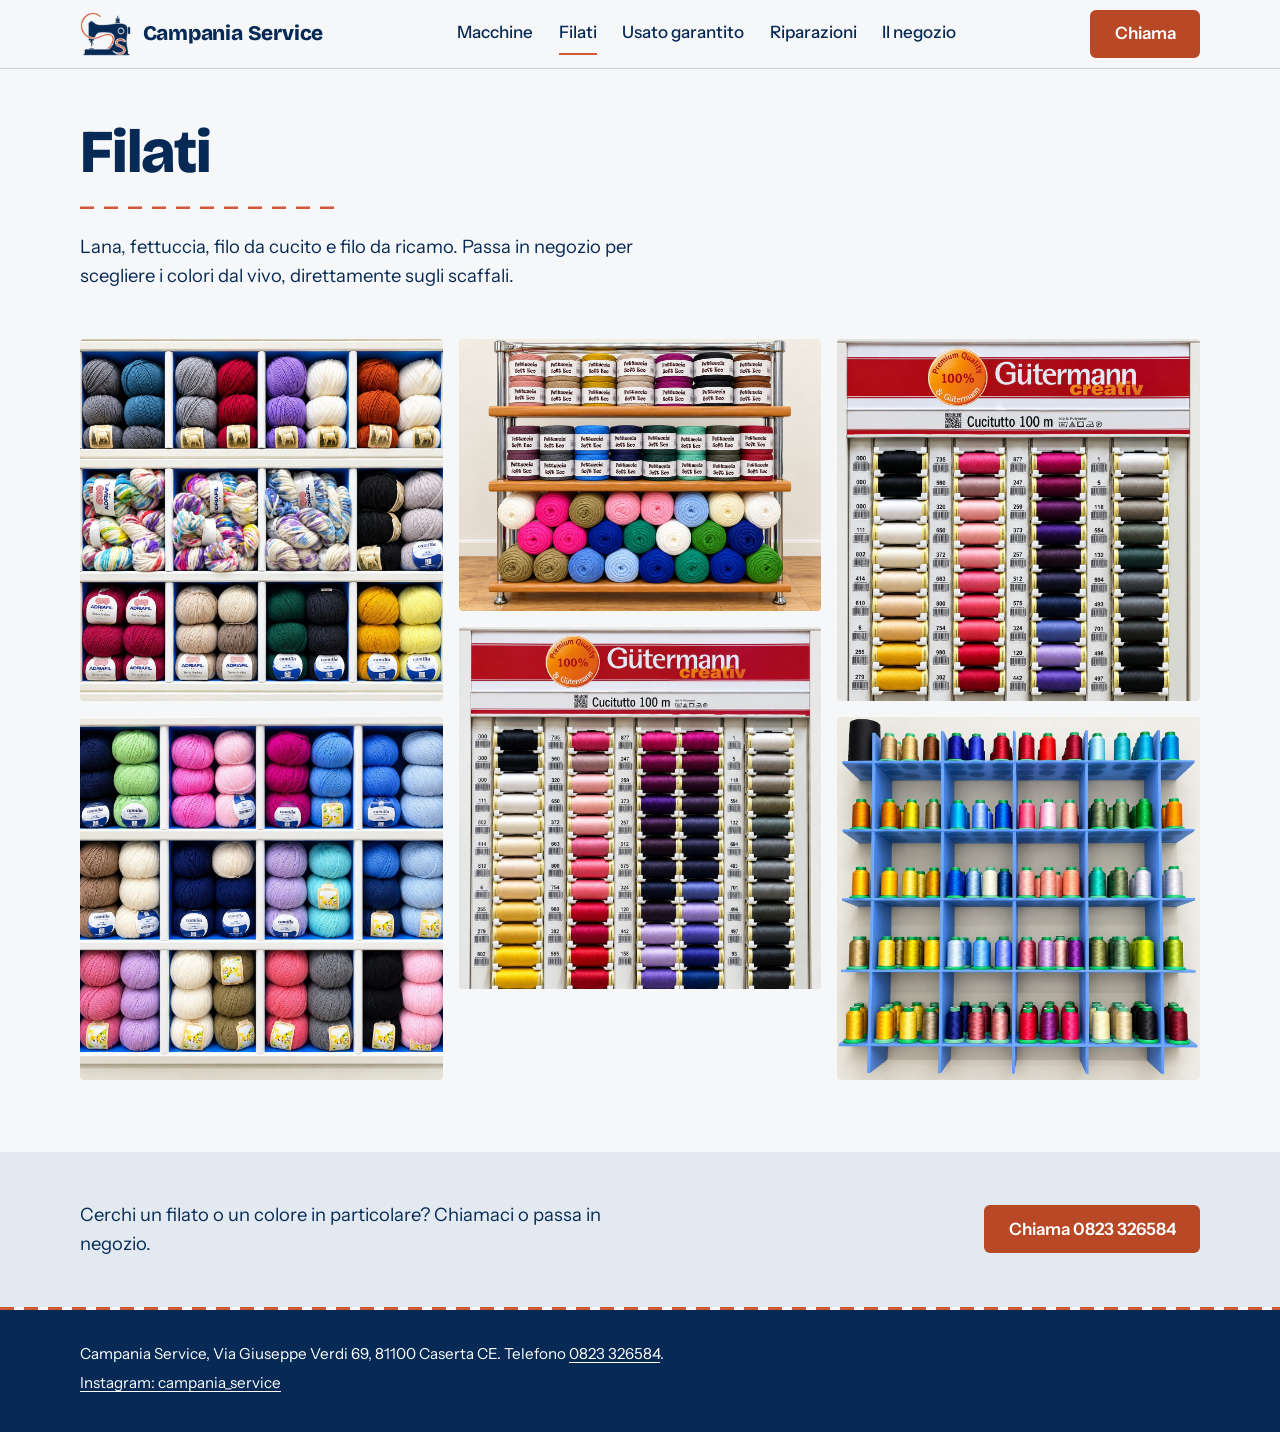
==== filati.html @ 892f2e1d "Add files via upload" ====
<!DOCTYPE html>
<html lang="it">
<head>
<meta charset="utf-8">
<meta name="viewport" content="width=device-width, initial-scale=1">
<title>Filati | Campania Service Caserta</title>
<meta name="description" content="Filati in vendita da Campania Service a Caserta, in Via Giuseppe Verdi 69. Passa in negozio per sceglierli dal vivo.">
<meta name="theme-color" content="#062A55">
<link rel="icon" type="image/png" href="images/favicon.png">
<link rel="apple-touch-icon" href="images/apple-touch-icon.png">
<link rel="preconnect" href="https://fonts.googleapis.com">
<link rel="preconnect" href="https://fonts.gstatic.com" crossorigin>
<link href="https://fonts.googleapis.com/css2?family=Bricolage+Grotesque:opsz,wght@12..96,600;12..96,800&family=Instrument+Sans:wght@400;500;600&display=swap" rel="stylesheet">
<link rel="stylesheet" href="style.css">
</head>

<body>
<a class="skip" href="#contenuto">Vai al contenuto</a>

<header>
  <div class="wrap bar">
    <a class="brand" href="index.html"><img class="brand-mark" src="images/logo-simbolo-header.png" alt="" width="140" height="120"><span>Campania Service</span></a>
    <nav aria-label="Menu principale">
      <a href="macchine.html">Macchine</a>
      <a href="filati.html" aria-current="page">Filati</a>
      <a href="usato-garantito.html">Usato garantito</a>
      <a href="riparazioni.html">Riparazioni</a>
      <a href="il-negozio.html">Il negozio</a>
    </nav>
    <a class="btn primary" href="tel:+390823326584">Chiama</a>
  </div>
</header>

<main id="contenuto">

  <section class="wrap page-title">
    <h1>Filati</h1>
    <div class="stitch draw" aria-hidden="true"></div>
    <p>Lana, fettuccia, filo da cucito e filo da ricamo. Passa in negozio per scegliere i colori dal vivo, direttamente sugli scaffali.</p>
  </section>

  <section class="wrap gallery-sec">
    <div class="gal natural">
      <button type="button" class="frame"><img src="images/filati-1.jpg" alt="Gomitoli di lana di tanti colori sugli scaffali del negozio" width="1254" height="1254" loading="lazy"></button>
      <button type="button" class="frame"><img src="images/filati-2.jpg" alt="Gomitoli di cotone in tanti colori negli scaffali" width="1254" height="1254" loading="lazy"></button>
      <button type="button" class="frame"><img src="images/filati-3.jpg" alt="Matasse di fettuccia in tanti colori su uno scaffale" width="1400" height="1050" loading="lazy"></button>
      <button type="button" class="frame"><img src="images/filati-4.jpg" alt="Espositore di rocchetti di filo da cucito Gütermann" width="1254" height="1254" loading="lazy"></button>
      <button type="button" class="frame"><img src="images/filati-5.jpg" alt="Espositore di rocchetti Gütermann in colori diversi" width="1254" height="1254" loading="lazy"></button>
      <button type="button" class="frame"><img src="images/filati-6.jpg" alt="Coni di filo da ricamo in tanti colori su una libreria blu" width="1254" height="1254" loading="lazy"></button>
    </div>
  </section>

  <section class="band">
    <div class="wrap">
      <p>Cerchi un filato o un colore in particolare? Chiamaci o passa in negozio.</p>
      <a class="btn primary" href="tel:+390823326584">Chiama 0823 326584</a>
    </div>
  </section>

</main>

<dialog id="lightbox" aria-label="Foto ingrandita">
  <button type="button" class="x">Chiudi</button>
  <img alt="">
</dialog>

<div class="stitch" aria-hidden="true"></div>
<footer>
  <div class="wrap">
    <p>Campania Service, Via Giuseppe Verdi 69, 81100 Caserta CE. Telefono <a href="tel:+390823326584">0823 326584</a>.</p>
    <p><a href="https://instagram.com/campania_service" target="_blank" rel="noopener">Instagram: campania_service</a></p>
  </div>
</footer>

<script src="script.js"></script>
</body>
</html>
---- style.css ----
:root{
  --ink:#062A55; --paper:#F6F7F9; --mist:#E3E9F1; --denim:#3E5C86; --thread:#CF5936; --thread-strong:#B84826;
  --line:rgba(6,42,85,.18);
  --display:"Bricolage Grotesque","Arial Narrow",system-ui,sans-serif;
  --body:"Instrument Sans",system-ui,-apple-system,"Segoe UI",sans-serif;
}
*{box-sizing:border-box}
[hidden]{display:none!important}
html{scroll-behavior:smooth}
body{margin:0;background:var(--paper);color:var(--ink);font:400 1.0625rem/1.6 var(--body)}
img{display:block;max-width:100%}
a{color:inherit}
h1,h2,h3{font-family:var(--display);font-weight:800;line-height:1.05;letter-spacing:-.02em;margin:0}
p{margin:0 0 1rem}
.wrap{width:min(1120px,100% - 2.5rem);margin-inline:auto}
.sr{position:absolute;width:1px;height:1px;overflow:hidden;clip:rect(0 0 0 0);white-space:nowrap}
:focus-visible{outline:3px solid var(--thread);outline-offset:3px}
.skip{position:absolute;left:1rem;top:-4rem;background:var(--ink);color:#fff;padding:.6rem 1rem;z-index:20}
.skip:focus{top:1rem}

/* punto cucito: motivo ricorrente */
.stitch{height:3px;background:repeating-linear-gradient(90deg,var(--thread) 0 14px,transparent 14px 24px)}
.draw{clip-path:inset(0 100% 0 0);animation:draw 1.2s .25s ease-out forwards}
@keyframes draw{to{clip-path:inset(0 0 0 0)}}

/* header e menu */
header{position:sticky;top:0;z-index:10;background:rgba(246,247,249,.95);backdrop-filter:blur(6px);border-bottom:1px solid var(--line)}
.bar{display:flex;align-items:center;justify-content:space-between;gap:1rem;min-height:68px}
.brand{display:inline-flex;align-items:center;gap:.7rem;font-family:var(--display);font-weight:800;font-size:1.3rem;letter-spacing:-.01em;text-decoration:none}
.brand-mark{height:44px;width:auto}
nav{display:flex;gap:1.6rem;font-weight:500}
nav a{text-decoration:none;padding:.4rem 0;border-bottom:2px solid transparent}
nav a:hover,nav a[aria-current="page"]{border-color:var(--thread)}

/* bottoni */
.btn{display:inline-flex;align-items:center;justify-content:center;min-height:48px;padding:0 1.4rem;border-radius:6px;font-weight:600;text-decoration:none;border:2px solid var(--ink);background:transparent;color:inherit;transition:background .15s,color .15s}
.btn:hover{background:var(--ink);color:#fff}
.btn.primary{background:var(--thread-strong);border-color:var(--thread-strong);color:#fff}
.btn.primary:hover{background:#8F3319;border-color:#8F3319}
.dark .btn{border-color:#fff}
.dark .btn:hover{background:#fff;color:var(--ink)}
.dark .btn.primary{background:var(--thread-strong);border-color:var(--thread-strong);color:#fff}
.dark .btn.primary:hover{background:#fff;border-color:#fff;color:var(--ink)}
.btns{display:flex;flex-wrap:wrap;gap:.8rem}

/* cornici foto */
.frame{position:relative;display:block;width:100%;aspect-ratio:4/3;overflow:hidden;background:var(--mist);border-radius:4px}
.frame img{position:absolute;inset:0;width:100%;height:100%;object-fit:cover}
button.frame{border:0;padding:0;cursor:zoom-in;font:inherit}
.dark .frame{background:#123A66}

/* titolo di pagina */
.page-title{padding:3.2rem 0 2rem}
.page-title h1{font-size:clamp(2.3rem,5.2vw,3.8rem)}
.page-title .stitch{width:min(260px,60%);margin:1.4rem 0}
.page-title p{max-width:38rem;font-size:1.15rem}

/* gallerie */
.gal{display:grid;grid-template-columns:repeat(auto-fill,minmax(280px,1fr));gap:1rem}
.gal.two{grid-template-columns:repeat(2,1fr)}
.gallery-sec{padding:0 0 4.5rem}
.dark{background:var(--ink);color:#fff}
.dark .page-title{padding-top:3.2rem}
.dark .gallery-sec{padding-bottom:4.5rem}

/* fascia con invito all'azione */
.band{background:var(--mist);padding:3rem 0}
.band .wrap{display:flex;flex-wrap:wrap;align-items:center;justify-content:space-between;gap:1.5rem 3rem}
.band p{max-width:36rem;margin:0;font-size:1.15rem}

/* home */
.hero{padding:3.2rem 0 4.5rem}
.hero .wrap{display:grid;grid-template-columns:1.05fr .95fr;gap:3.5rem;align-items:center}
.hero h1{font-size:clamp(2.5rem,5.6vw,4.5rem)}
.hero .stitch{width:min(260px,60%);margin:1.5rem 0}
.hero p.lead{font-size:1.2rem;max-width:34rem}
.hero .frame{outline:2px dashed var(--thread);outline-offset:10px;aspect-ratio:3/4;max-width:440px;justify-self:end}
.status{display:inline-flex;align-items:center;gap:.6rem;padding:.4rem .95rem;border-radius:999px;background:var(--mist);font-weight:600;font-size:.95rem;margin-bottom:1.6rem}
.status::before{content:"";width:.7rem;height:.7rem;border-radius:50%;background:var(--denim)}
.status[data-state="open"]::before{background:#1E7F4F}
.status[data-state="closed"]::before{background:var(--thread)}
.home-sec{padding:4.5rem 0}
.home-sec h2{font-size:clamp(1.9rem,3.6vw,2.7rem);margin-bottom:2rem}
.tiles{display:grid;grid-template-columns:repeat(2,1fr);gap:2.2rem 1.5rem}
.tile{display:block;text-decoration:none}
.tile h3{font-size:1.6rem;margin:1rem 0 .4rem}
.tile p{margin:0;max-width:30rem}
.tile:hover h3{text-decoration:underline;text-decoration-color:var(--thread);text-decoration-thickness:3px;text-underline-offset:5px}

/* testo semplice (riparazioni) */
.text-sec{padding:0 0 4.5rem}
.facts{max-width:38rem;margin:0 0 2rem;padding:0;list-style:none;border-top:1px dashed var(--line)}
.facts li{padding:.8rem 0;border-bottom:1px dashed var(--line)}

/* contatti */
.contact{display:grid;grid-template-columns:1fr 1fr;gap:3rem;align-items:start;padding:3.5rem 0 4.5rem}
.contact h2{font-size:clamp(1.9rem,3.6vw,2.5rem);margin-bottom:1.2rem}
address{font-style:normal;margin-bottom:1.2rem}
.hours{border-collapse:collapse;width:100%;max-width:26rem;margin-bottom:1.6rem}
.hours th,.hours td{text-align:left;padding:.55rem 0;border-bottom:1px dashed var(--line);font-weight:400;vertical-align:top}
.hours th{width:7.5rem}
.hours tr.today th,.hours tr.today td{font-weight:600}
.map{width:100%;height:100%;min-height:340px;border:0;border-radius:4px;background:var(--mist)}

footer{background:var(--ink);color:#fff;padding:2rem 0;font-size:.95rem}
footer p{margin:0 0 .3rem}
footer a{text-underline-offset:3px}

/* foto ingrandita */
dialog{border:0;padding:0;background:transparent;max-width:min(96vw,1100px);overflow:visible}
dialog::backdrop{background:rgba(10,18,30,.9)}
dialog img{max-height:84vh;width:auto;margin:0 auto;border-radius:4px}
dialog .x{display:block;margin:0 0 .6rem auto;min-height:44px;padding:0 1.1rem;border:2px solid #fff;border-radius:6px;background:transparent;color:#fff;font:600 1rem var(--body);cursor:pointer}
dialog .x:hover{background:#fff;color:var(--ink)}

@media (max-width:900px){
  .hero .frame{justify-self:center;width:min(100%,440px)}
  .bar{flex-wrap:wrap;gap:.2rem 1rem;padding:.6rem 0 0}
  .brand{order:1;font-size:1.15rem;gap:.55rem}
  .brand-mark{height:38px}
  .bar > .btn{order:2;margin-left:auto;min-height:42px;padding:0 1.1rem}
  nav{order:3;width:100%;gap:1.3rem;overflow-x:auto;white-space:nowrap;padding-bottom:.2rem}
  .hero .wrap,.contact{grid-template-columns:1fr}
  .hero .wrap{gap:2.5rem}
  .hero{padding-top:2rem}
  .home-sec{padding:3.2rem 0}
  .page-title{padding-top:2.2rem}
  .contact{padding:2.5rem 0 3.2rem}
}
@media (max-width:620px){
  .tiles{grid-template-columns:1fr}
  .gal{grid-template-columns:repeat(2,1fr);gap:.7rem}
  .gal.two{grid-template-columns:1fr}
  .btns .btn{width:100%}
}
@media (prefers-reduced-motion:reduce){
  html{scroll-behavior:auto}
  .draw{animation:none;clip-path:none}
}

/* gallerie con foto di forme diverse: si vedono intere, a colonne */
.gal.natural{display:block;columns:3 260px;column-gap:1rem}
.gal.natural .frame{aspect-ratio:auto;margin:0 0 1rem;break-inside:avoid}
.gal.natural .frame img{position:static;height:auto}
.gal.portrait .frame{aspect-ratio:3/4}
@media (max-width:620px){
  .gal.natural{columns:2;column-gap:.7rem}
  .gal.natural .frame{margin-bottom:.7rem}
  .gal.two.portrait{grid-template-columns:repeat(2,1fr);gap:.7rem}
}

/* telefoni stretti: nome e pulsante restano sulla stessa riga */
@media (max-width:430px){
  .brand{font-size:1.02rem;gap:.5rem}
  .brand-mark{height:34px}
  .bar > .btn{padding:0 .9rem}
}

/* due o poche foto grandi, mostrate intere affiancate */
.gal.pair{grid-template-columns:repeat(2,1fr);align-items:start}
.gal.pair .frame{aspect-ratio:auto}
.gal.pair .frame img{position:static;height:auto}
@media (max-width:620px){
  .gal.pair{grid-template-columns:1fr}
}
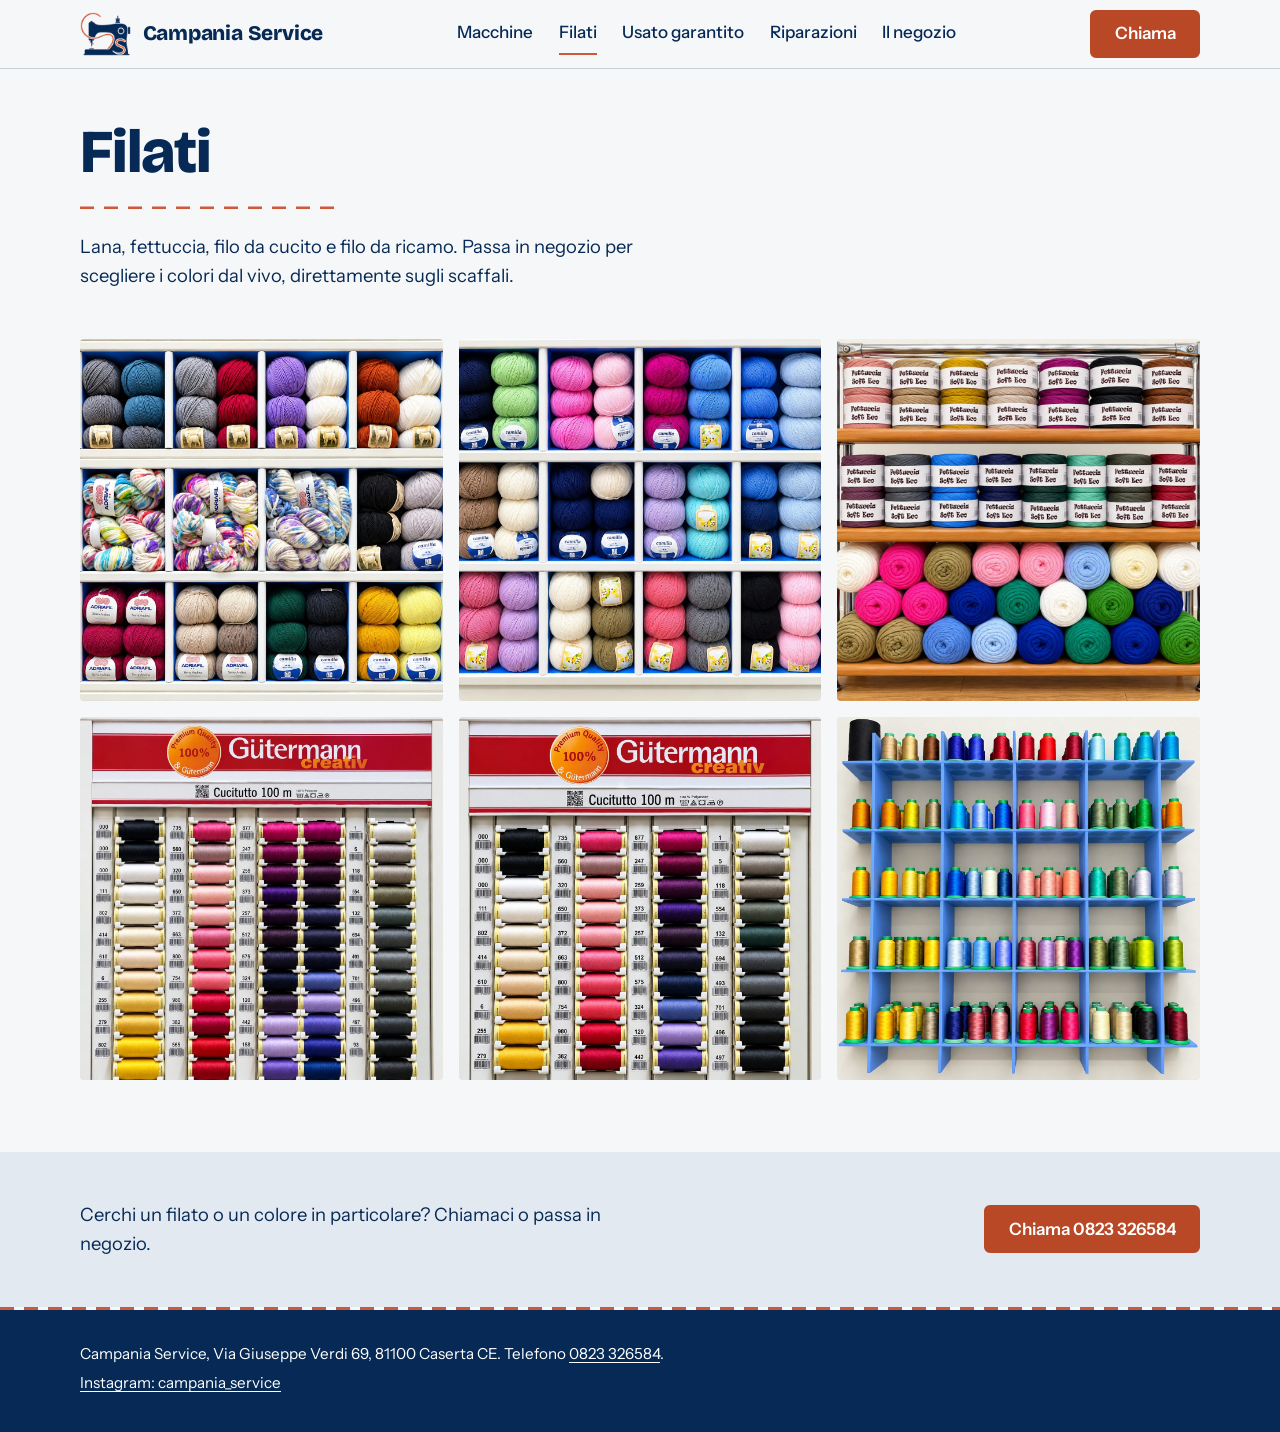
==== commit 6bb47ed1: "Add files via upload" ====
--- a/filati.html
+++ b/filati.html
@@ -40,10 +40,10 @@
   </section>
 
   <section class="wrap gallery-sec">
-    <div class="gal natural">
+    <div class="gal square">
       <button type="button" class="frame"><img src="images/filati-1.jpg" alt="Gomitoli di lana di tanti colori sugli scaffali del negozio" width="1254" height="1254" loading="lazy"></button>
       <button type="button" class="frame"><img src="images/filati-2.jpg" alt="Gomitoli di cotone in tanti colori negli scaffali" width="1254" height="1254" loading="lazy"></button>
-      <button type="button" class="frame"><img src="images/filati-3.jpg" alt="Matasse di fettuccia in tanti colori su uno scaffale" width="1400" height="1050" loading="lazy"></button>
+      <button type="button" class="frame"><img src="images/filati-3.jpg" alt="Matasse di fettuccia in tanti colori su uno scaffale" width="1254" height="1254" loading="lazy"></button>
       <button type="button" class="frame"><img src="images/filati-4.jpg" alt="Espositore di rocchetti di filo da cucito Gütermann" width="1254" height="1254" loading="lazy"></button>
       <button type="button" class="frame"><img src="images/filati-5.jpg" alt="Espositore di rocchetti Gütermann in colori diversi" width="1254" height="1254" loading="lazy"></button>
       <button type="button" class="frame"><img src="images/filati-6.jpg" alt="Coni di filo da ricamo in tanti colori su una libreria blu" width="1254" height="1254" loading="lazy"></button>
--- a/style.css
+++ b/style.css
@@ -163,3 +163,22 @@
 @media (max-width:620px){
   .gal.pair{grid-template-columns:1fr}
 }
+
+/* cornici uniformi nelle gallerie */
+.gal.square .frame{aspect-ratio:1/1}
+
+/* animazioni leggere: ingrandimento lento della foto e ombra morbida */
+.gal .frame,.tile .frame{transition:box-shadow .35s ease}
+.gal .frame img,.tile .frame img{transition:transform .6s cubic-bezier(.2,.6,.2,1)}
+@media (hover:hover){
+  .gal .frame:hover,.tile:hover .frame{box-shadow:0 14px 26px -16px rgba(6,42,85,.45)}
+  .gal .frame:hover img,.tile:hover .frame img{transform:scale(1.045)}
+  .dark .gal .frame:hover{box-shadow:0 14px 26px -16px rgba(0,0,0,.7)}
+}
+/* sul telefono: piccola risposta mentre il dito è appoggiato */
+.gal .frame:active img,.tile:active .frame img{transform:scale(1.03);transition-duration:.2s}
+.btn:active{transform:translateY(1px)}
+@media (prefers-reduced-motion:reduce){
+  .gal .frame,.tile .frame,.gal .frame img,.tile .frame img{transition:none}
+  .gal .frame:hover img,.tile:hover .frame img,.gal .frame:active img,.tile:active .frame img{transform:none}
+}
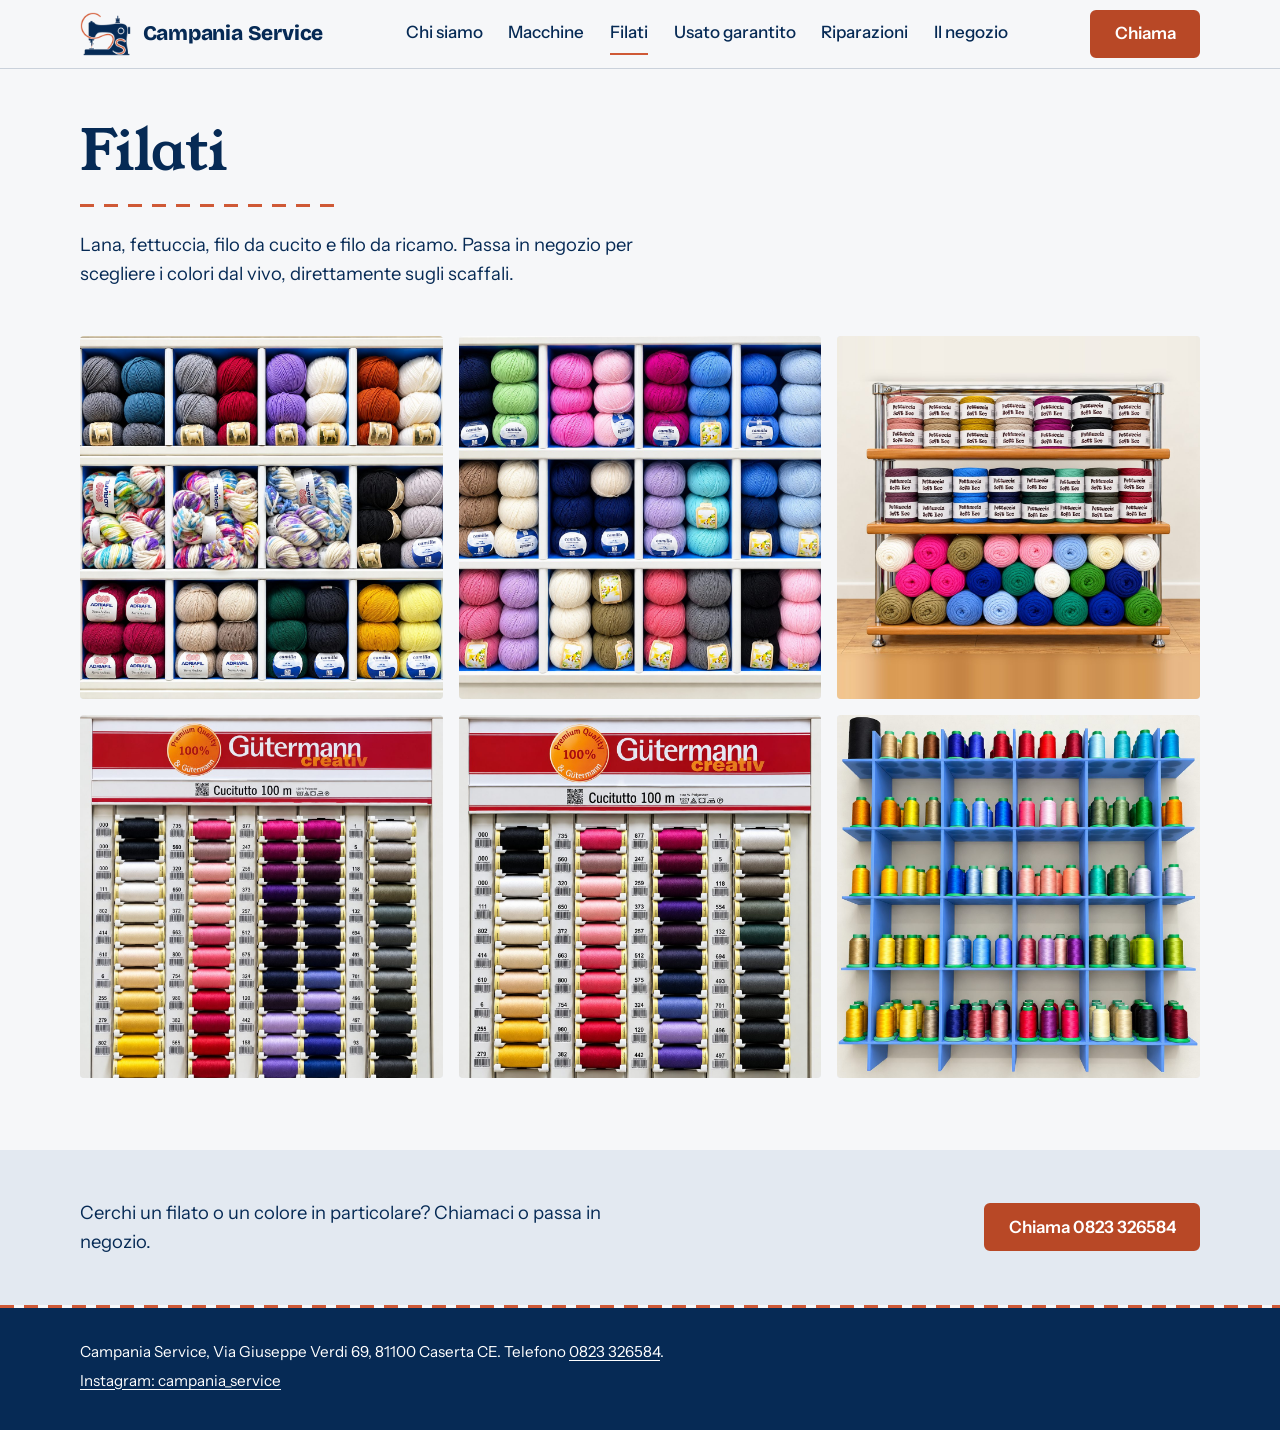
==== commit fd9339c7: "Add files via upload" ====
--- a/filati.html
+++ b/filati.html
@@ -10,7 +10,8 @@
 <link rel="apple-touch-icon" href="images/apple-touch-icon.png">
 <link rel="preconnect" href="https://fonts.googleapis.com">
 <link rel="preconnect" href="https://fonts.gstatic.com" crossorigin>
-<link href="https://fonts.googleapis.com/css2?family=Bricolage+Grotesque:opsz,wght@12..96,600;12..96,800&family=Instrument+Sans:wght@400;500;600&display=swap" rel="stylesheet">
+<link href="https://fonts.googleapis.com/css2?family=Bricolage+Grotesque:opsz,wght@12..96,600;12..96,800&family=Caveat:wght@600&family=Instrument+Sans:wght@400;500;600&family=Young+Serif&display=swap" rel="stylesheet">
+<script>document.documentElement.className+=' js';setTimeout(function(){if(!window.__ok)document.documentElement.classList.remove('js')},3500)</script>
 <link rel="stylesheet" href="style.css">
 </head>
 
@@ -21,6 +22,7 @@
   <div class="wrap bar">
     <a class="brand" href="index.html"><img class="brand-mark" src="images/logo-simbolo-header.png" alt="" width="140" height="120"><span>Campania Service</span></a>
     <nav aria-label="Menu principale">
+      <a href="index.html#chi-siamo">Chi siamo</a>
       <a href="macchine.html">Macchine</a>
       <a href="filati.html" aria-current="page">Filati</a>
       <a href="usato-garantito.html">Usato garantito</a>
@@ -41,17 +43,17 @@
 
   <section class="wrap gallery-sec">
     <div class="gal square">
-      <button type="button" class="frame"><img src="images/filati-1.jpg" alt="Gomitoli di lana di tanti colori sugli scaffali del negozio" width="1254" height="1254" loading="lazy"></button>
-      <button type="button" class="frame"><img src="images/filati-2.jpg" alt="Gomitoli di cotone in tanti colori negli scaffali" width="1254" height="1254" loading="lazy"></button>
-      <button type="button" class="frame"><img src="images/filati-3.jpg" alt="Matasse di fettuccia in tanti colori su uno scaffale" width="1254" height="1254" loading="lazy"></button>
-      <button type="button" class="frame"><img src="images/filati-4.jpg" alt="Espositore di rocchetti di filo da cucito Gütermann" width="1254" height="1254" loading="lazy"></button>
-      <button type="button" class="frame"><img src="images/filati-5.jpg" alt="Espositore di rocchetti Gütermann in colori diversi" width="1254" height="1254" loading="lazy"></button>
-      <button type="button" class="frame"><img src="images/filati-6.jpg" alt="Coni di filo da ricamo in tanti colori su una libreria blu" width="1254" height="1254" loading="lazy"></button>
+      <button type="button" class="frame rv"><img src="images/filati-1.jpg" alt="Gomitoli di lana di tanti colori sugli scaffali del negozio" width="1254" height="1254" loading="lazy"></button>
+      <button type="button" class="frame rv"><img src="images/filati-2.jpg" alt="Gomitoli di cotone in tanti colori negli scaffali" width="1254" height="1254" loading="lazy"></button>
+      <button type="button" class="frame rv"><img src="images/filati-3.jpg" alt="Matasse di fettuccia in tanti colori su uno scaffale" width="1254" height="1254" loading="lazy"></button>
+      <button type="button" class="frame rv"><img src="images/filati-4.jpg" alt="Espositore di rocchetti di filo da cucito Gütermann" width="1254" height="1254" loading="lazy"></button>
+      <button type="button" class="frame rv"><img src="images/filati-5.jpg" alt="Espositore di rocchetti Gütermann in colori diversi" width="1254" height="1254" loading="lazy"></button>
+      <button type="button" class="frame rv"><img src="images/filati-6.jpg" alt="Coni di filo da ricamo in tanti colori su una libreria blu" width="1254" height="1254" loading="lazy"></button>
     </div>
   </section>
 
   <section class="band">
-    <div class="wrap">
+    <div class="wrap fx">
       <p>Cerchi un filato o un colore in particolare? Chiamaci o passa in negozio.</p>
       <a class="btn primary" href="tel:+390823326584">Chiama 0823 326584</a>
     </div>
--- a/style.css
+++ b/style.css
@@ -1,16 +1,19 @@
 :root{
   --ink:#062A55; --paper:#F6F7F9; --mist:#E3E9F1; --denim:#3E5C86; --thread:#CF5936; --thread-strong:#B84826;
   --line:rgba(6,42,85,.18);
-  --display:"Bricolage Grotesque","Arial Narrow",system-ui,sans-serif;
+  --display:"Young Serif",Georgia,"Times New Roman",serif;
+  --head:"Bricolage Grotesque","Arial Narrow",system-ui,sans-serif;
+  --hand:"Caveat","Segoe Script","Bradley Hand",cursive;
   --body:"Instrument Sans",system-ui,-apple-system,"Segoe UI",sans-serif;
 }
 *{box-sizing:border-box}
 [hidden]{display:none!important}
-html{scroll-behavior:smooth}
+html{scroll-behavior:smooth;scroll-padding-top:84px}
 body{margin:0;background:var(--paper);color:var(--ink);font:400 1.0625rem/1.6 var(--body)}
 img{display:block;max-width:100%}
 a{color:inherit}
-h1,h2,h3{font-family:var(--display);font-weight:800;line-height:1.05;letter-spacing:-.02em;margin:0}
+h1,h2{font-family:var(--display);font-weight:400;line-height:1.1;letter-spacing:-.01em;margin:0}
+h3{font-family:var(--head);font-weight:800;line-height:1.1;letter-spacing:-.01em;margin:0}
 p{margin:0 0 1rem}
 .wrap{width:min(1120px,100% - 2.5rem);margin-inline:auto}
 .sr{position:absolute;width:1px;height:1px;overflow:hidden;clip:rect(0 0 0 0);white-space:nowrap}
@@ -26,7 +29,7 @@
 /* header e menu */
 header{position:sticky;top:0;z-index:10;background:rgba(246,247,249,.95);backdrop-filter:blur(6px);border-bottom:1px solid var(--line)}
 .bar{display:flex;align-items:center;justify-content:space-between;gap:1rem;min-height:68px}
-.brand{display:inline-flex;align-items:center;gap:.7rem;font-family:var(--display);font-weight:800;font-size:1.3rem;letter-spacing:-.01em;text-decoration:none}
+.brand{display:inline-flex;align-items:center;gap:.7rem;font-family:var(--head);font-weight:800;font-size:1.3rem;letter-spacing:-.01em;text-decoration:none}
 .brand-mark{height:44px;width:auto}
 nav{display:flex;gap:1.6rem;font-weight:500}
 nav a{text-decoration:none;padding:.4rem 0;border-bottom:2px solid transparent}
@@ -51,7 +54,7 @@
 
 /* titolo di pagina */
 .page-title{padding:3.2rem 0 2rem}
-.page-title h1{font-size:clamp(2.3rem,5.2vw,3.8rem)}
+.page-title h1{font-size:clamp(2.2rem,4.6vw,3.5rem)}
 .page-title .stitch{width:min(260px,60%);margin:1.4rem 0}
 .page-title p{max-width:38rem;font-size:1.15rem}
 
@@ -71,7 +74,7 @@
 /* home */
 .hero{padding:3.2rem 0 4.5rem}
 .hero .wrap{display:grid;grid-template-columns:1.05fr .95fr;gap:3.5rem;align-items:center}
-.hero h1{font-size:clamp(2.5rem,5.6vw,4.5rem)}
+.hero h1{font-size:clamp(2.4rem,4.9vw,4.1rem)}
 .hero .stitch{width:min(260px,60%);margin:1.5rem 0}
 .hero p.lead{font-size:1.2rem;max-width:34rem}
 .hero .frame{outline:2px dashed var(--thread);outline-offset:10px;aspect-ratio:3/4;max-width:440px;justify-self:end}
@@ -182,3 +185,93 @@
   .gal .frame,.tile .frame,.gal .frame img,.tile .frame img{transition:none}
   .gal .frame:hover img,.tile:hover .frame img,.gal .frame:active img,.tile:active .frame img{transform:none}
 }
+
+/* =========================================================
+   Font: titoli in Young Serif, testi in Instrument Sans,
+   titoletti e nome in Bricolage Grotesque, appunti in Caveat
+   ========================================================= */
+.hand{display:inline-block;font-family:var(--hand);font-weight:600;font-size:2.1rem;line-height:1.05;color:var(--thread-strong);margin:0 0 1.2rem;transform:rotate(-2deg);transform-origin:left center}
+.dark .hand{color:#F4A58A}
+.band p.hand{font-size:2rem;margin:0 0 .3rem;max-width:none}
+
+/* ---------- entrata della pagina (una sola volta, in sequenza) ---------- */
+@keyframes rise{from{opacity:0;transform:translateY(16px)}to{opacity:1;transform:none}}
+.hero .wrap > div:first-child > :not(.stitch),
+.page-title > :not(.stitch){animation:rise .9s cubic-bezier(.2,.6,.2,1) both}
+.hero .wrap > div:first-child > :nth-child(1){animation-delay:.05s}
+.hero .wrap > div:first-child > :nth-child(2){animation-delay:.18s}
+.hero .wrap > div:first-child > :nth-child(4){animation-delay:.5s}
+.hero .wrap > div:first-child > :nth-child(5){animation-delay:.65s}
+.page-title > :nth-child(1){animation-delay:.05s}
+.page-title > :nth-child(3){animation-delay:.4s}
+.page-title > :nth-child(4){animation-delay:.55s}
+
+/* ---------- comparsa allo scorrimento ---------- */
+/* foto: si aprono dall'alto verso il basso mentre si assestano */
+.js .rv{opacity:0;clip-path:inset(0 0 99.6% 0)}
+.js .rv.in{opacity:1;clip-path:inset(-40px);transition:clip-path 1.1s cubic-bezier(.77,0,.18,1) var(--d,0s),opacity .01s var(--d,0s),box-shadow .35s ease}
+.js .rv.in img{animation:settle 1.5s cubic-bezier(.2,.6,.2,1) var(--d,0s) backwards}
+@keyframes settle{from{transform:scale(1.22)}to{transform:scale(1)}}
+/* testi: salgono di poco e compaiono */
+.js .fx{opacity:0;transform:translateY(16px)}
+.js .fx.in{opacity:1;transform:none;transition:opacity .9s ease var(--d,0s),transform .9s cubic-bezier(.2,.6,.2,1) var(--d,0s)}
+/* linee a punto cucito: si cuciono da sinistra */
+.js .rs{opacity:0;clip-path:inset(0 99.6% 0 0)}
+.js .rs.in{opacity:1;clip-path:inset(0 0 0 0);transition:clip-path 1.5s ease-out,opacity .01s}
+
+/* ---------- fascia con le marche ---------- */
+.ticker{overflow:hidden;border-block:1px dashed var(--line);padding:1.15rem 0}
+.ticker-track{display:flex;width:max-content;animation:tick 50s linear infinite}
+.ticker:hover .ticker-track{animation-play-state:paused}
+.ticker-set{display:flex;align-items:center;flex:none}
+.ticker-set span{font-family:var(--display);font-size:clamp(1.6rem,3vw,2.3rem);line-height:1;padding:0 1.5rem;color:var(--ink)}
+.ticker-set i{flex:none;width:.55rem;height:.55rem;border-radius:50%;background:var(--thread)}
+@keyframes tick{to{transform:translateX(-50%)}}
+
+/* ---------- chi siamo ---------- */
+.about{padding:4.5rem 0}
+.about-grid{display:grid;grid-template-columns:1.05fr .95fr;gap:4.5rem;align-items:center}
+.about h2,.why h2{font-size:clamp(2rem,4vw,3rem);margin-bottom:1.4rem}
+.about-text p{max-width:34rem}
+.about-photos{position:relative;padding-bottom:4.2rem}
+.about-main{width:78%;margin-left:auto;aspect-ratio:3/4}
+.about-side{position:absolute;left:0;bottom:0;width:56%;aspect-ratio:4/3;outline:2px dashed var(--thread);outline-offset:8px;background:var(--mist)}
+
+/* ---------- perché sceglierci / riparazioni ---------- */
+.why{padding:4.5rem 0}
+.why-grid{display:grid;grid-template-columns:repeat(2,1fr);gap:2.6rem 3.5rem;margin-top:2.6rem}
+.why-grid.three{grid-template-columns:repeat(3,1fr);gap:2.4rem;margin-top:0}
+.why.flat{padding-top:0}
+.why-item{display:grid;grid-template-columns:auto 1fr;gap:0 1.3rem;align-items:start}
+.ico{grid-row:span 2;display:grid;place-items:center;width:64px;height:64px;border:2px dashed var(--thread);border-radius:50%}
+.ico svg{width:30px;height:30px;fill:none;stroke:var(--thread);stroke-width:1.7;stroke-linecap:round;stroke-linejoin:round;transition:transform .5s cubic-bezier(.2,.6,.2,1)}
+.why-item h3{font-size:1.4rem;margin:.3rem 0 .45rem}
+.why-item p{margin:0;max-width:30rem}
+.dark .why-item p{color:rgba(255,255,255,.86)}
+@media (hover:hover){
+  .why-item:hover .ico svg{transform:rotate(-9deg) scale(1.12)}
+}
+
+/* ---------- usato: due foto uguali ---------- */
+.gal.pair .frame{aspect-ratio:1/1}
+.gal.pair .frame img{position:absolute;height:100%}
+
+@media (max-width:900px){
+  .about{padding:3.2rem 0}
+  .about-grid{grid-template-columns:1fr;gap:2.8rem}
+  .why{padding:3.2rem 0}
+  .why-grid,.why-grid.three{grid-template-columns:1fr;gap:2rem}
+  .why.flat{padding-top:0}
+}
+@media (max-width:620px){
+  .gal.pair{grid-template-columns:1fr}
+}
+
+/* ---------- chi preferisce meno movimento ---------- */
+@media (prefers-reduced-motion:reduce){
+  .js .rv,.js .rv.in,.js .fx,.js .fx.in,.js .rs,.js .rs.in{clip-path:none;opacity:1;transform:none;transition:none}
+  .js .rv.in img{animation:none}
+  .hero .wrap > div:first-child > *,.page-title > *{animation:none}
+  .ticker-track{animation:none;width:auto;justify-content:center}
+  .ticker-set + .ticker-set,.ticker .rep{display:none}
+}
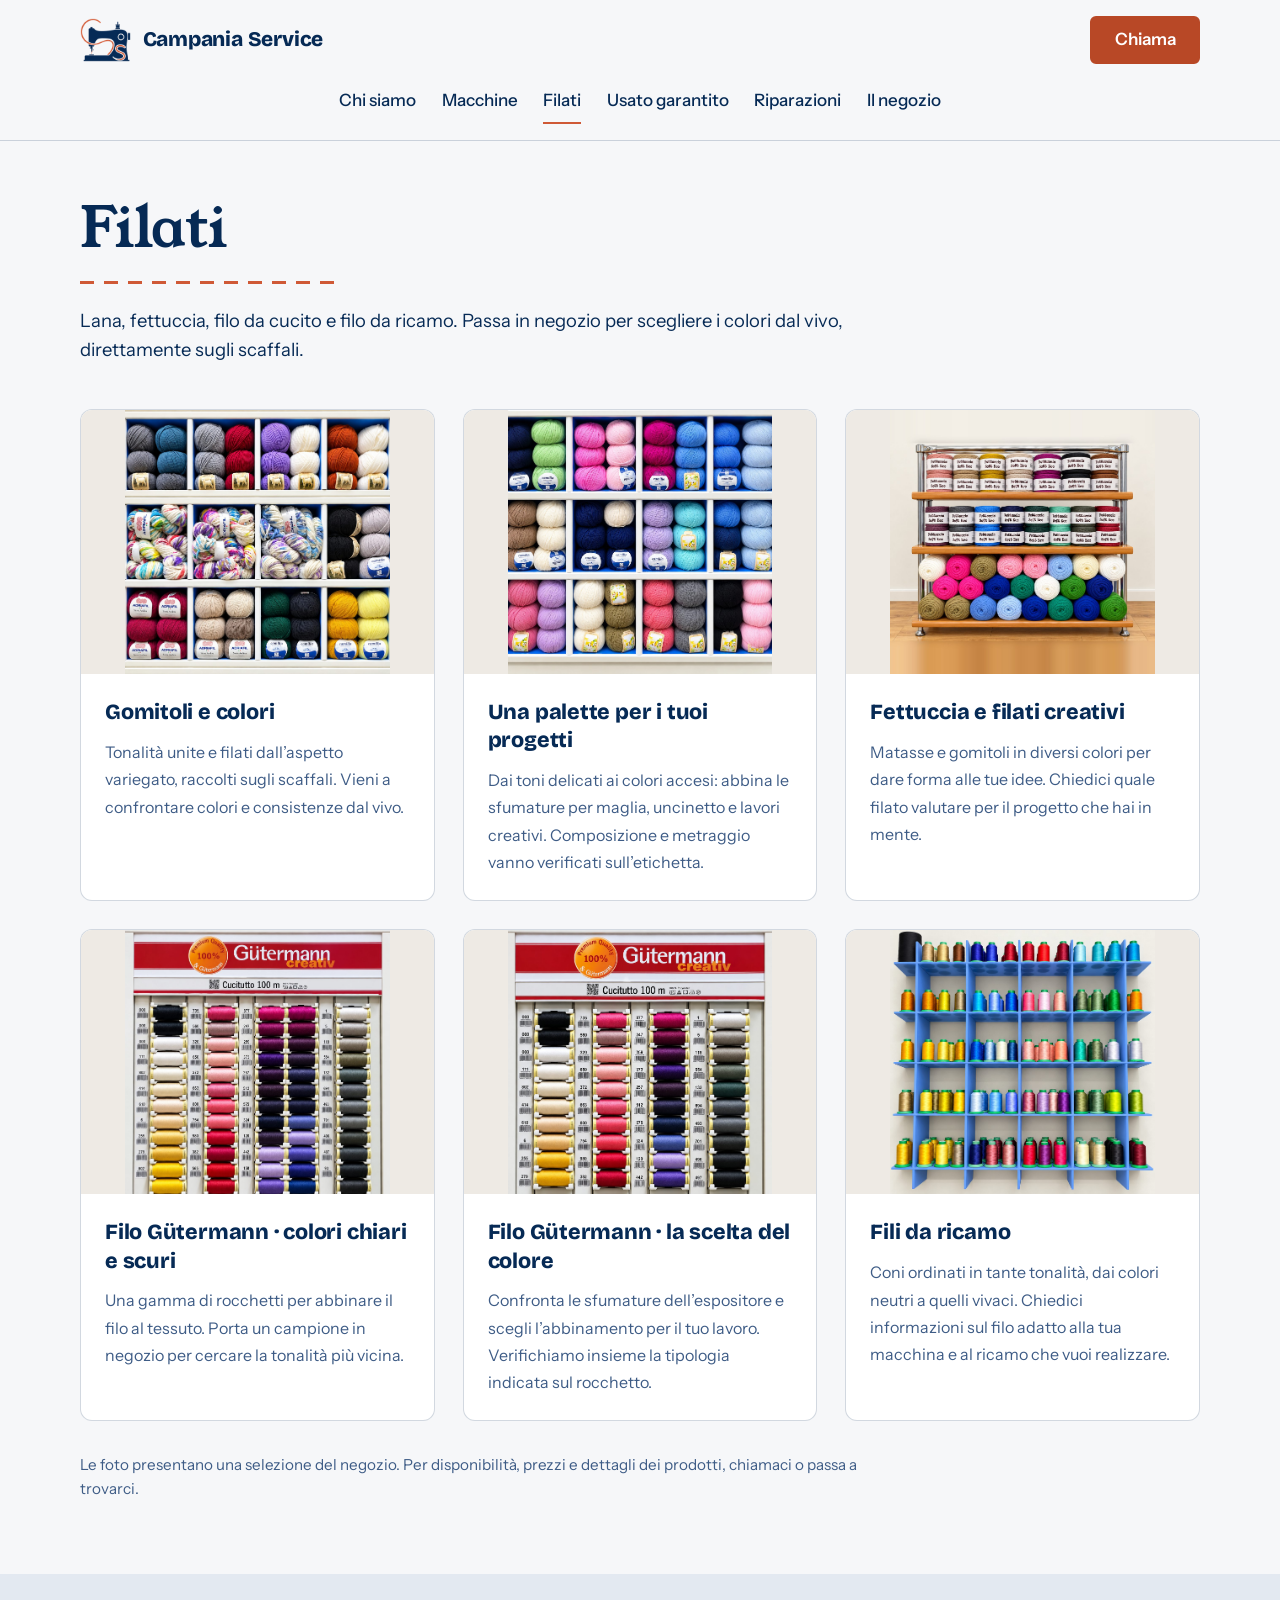
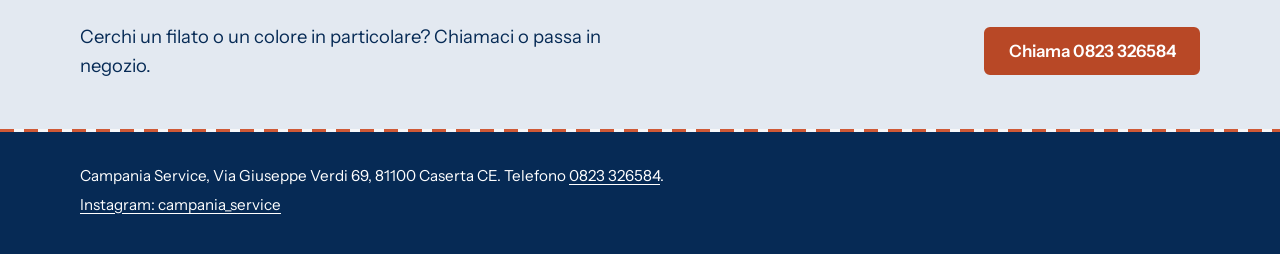
==== commit 056cc904: "Add files via upload" ====
--- a/filati.html
+++ b/filati.html
@@ -1,79 +1,70 @@
 <!DOCTYPE html>
+
 <html lang="it">
 <head>
-<meta charset="utf-8">
-<meta name="viewport" content="width=device-width, initial-scale=1">
+<meta charset="utf-8"/>
+<meta content="width=device-width, initial-scale=1" name="viewport"/>
 <title>Filati | Campania Service Caserta</title>
-<meta name="description" content="Filati in vendita da Campania Service a Caserta, in Via Giuseppe Verdi 69. Passa in negozio per sceglierli dal vivo.">
-<meta name="theme-color" content="#062A55">
-<link rel="icon" type="image/png" href="images/favicon.png">
-<link rel="apple-touch-icon" href="images/apple-touch-icon.png">
-<link rel="preconnect" href="https://fonts.googleapis.com">
-<link rel="preconnect" href="https://fonts.gstatic.com" crossorigin>
-<link href="https://fonts.googleapis.com/css2?family=Bricolage+Grotesque:opsz,wght@12..96,600;12..96,800&family=Caveat:wght@600&family=Instrument+Sans:wght@400;500;600&family=Young+Serif&display=swap" rel="stylesheet">
-<script>document.documentElement.className+=' js';setTimeout(function(){if(!window.__ok)document.documentElement.classList.remove('js')},3500)</script>
-<link rel="stylesheet" href="style.css">
+<meta content="Filati in vendita da Campania Service a Caserta, in Via Giuseppe Verdi 69. Passa in negozio per sceglierli dal vivo." name="description"/>
+<meta content="#062A55" name="theme-color"/>
+<link href="images/favicon.png" rel="icon" type="image/png"/>
+<link href="images/apple-touch-icon.png" rel="apple-touch-icon"/>
+<link href="https://fonts.googleapis.com" rel="preconnect"/>
+<link crossorigin="" href="https://fonts.gstatic.com" rel="preconnect"/>
+<link href="https://fonts.googleapis.com/css2?family=Bricolage+Grotesque:opsz,wght@12..96,600;12..96,800&amp;family=Caveat:wght@600&amp;family=Instrument+Sans:wght@400;500;600&amp;family=Young+Serif&amp;display=swap" rel="stylesheet"/>
+
+<link href="style.css?v=20261009-2" rel="stylesheet"/>
 </head>
-
 <body>
 <a class="skip" href="#contenuto">Vai al contenuto</a>
-
 <header>
-  <div class="wrap bar">
-    <a class="brand" href="index.html"><img class="brand-mark" src="images/logo-simbolo-header.png" alt="" width="140" height="120"><span>Campania Service</span></a>
-    <nav aria-label="Menu principale">
-      <a href="index.html#chi-siamo">Chi siamo</a>
-      <a href="macchine.html">Macchine</a>
-      <a href="filati.html" aria-current="page">Filati</a>
-      <a href="usato-garantito.html">Usato garantito</a>
-      <a href="riparazioni.html">Riparazioni</a>
-      <a href="il-negozio.html">Il negozio</a>
-    </nav>
-    <a class="btn primary" href="tel:+390823326584">Chiama</a>
-  </div>
+<div class="wrap bar">
+<a class="brand" href="index.html"><img alt="" class="brand-mark" height="120" src="images/logo-simbolo-header.png" width="140"/><span>Campania Service</span></a>
+<nav aria-label="Menu principale">
+<a href="index.html#chi-siamo">Chi siamo</a>
+<a href="macchine.html">Macchine</a>
+<a aria-current="page" href="filati.html">Filati</a>
+<a href="usato-garantito.html">Usato garantito</a>
+<a href="riparazioni.html">Riparazioni</a>
+<a href="il-negozio.html">Il negozio</a>
+</nav>
+<a class="btn primary" href="tel:+390823326584">Chiama</a>
+</div>
 </header>
-
 <main id="contenuto">
-
-  <section class="wrap page-title">
-    <h1>Filati</h1>
-    <div class="stitch draw" aria-hidden="true"></div>
-    <p>Lana, fettuccia, filo da cucito e filo da ricamo. Passa in negozio per scegliere i colori dal vivo, direttamente sugli scaffali.</p>
-  </section>
-
-  <section class="wrap gallery-sec">
-    <div class="gal square">
-      <button type="button" class="frame rv"><img src="images/filati-1.jpg" alt="Gomitoli di lana di tanti colori sugli scaffali del negozio" width="1254" height="1254" loading="lazy"></button>
-      <button type="button" class="frame rv"><img src="images/filati-2.jpg" alt="Gomitoli di cotone in tanti colori negli scaffali" width="1254" height="1254" loading="lazy"></button>
-      <button type="button" class="frame rv"><img src="images/filati-3.jpg" alt="Matasse di fettuccia in tanti colori su uno scaffale" width="1254" height="1254" loading="lazy"></button>
-      <button type="button" class="frame rv"><img src="images/filati-4.jpg" alt="Espositore di rocchetti di filo da cucito Gütermann" width="1254" height="1254" loading="lazy"></button>
-      <button type="button" class="frame rv"><img src="images/filati-5.jpg" alt="Espositore di rocchetti Gütermann in colori diversi" width="1254" height="1254" loading="lazy"></button>
-      <button type="button" class="frame rv"><img src="images/filati-6.jpg" alt="Coni di filo da ricamo in tanti colori su una libreria blu" width="1254" height="1254" loading="lazy"></button>
-    </div>
-  </section>
-
-  <section class="band">
-    <div class="wrap fx">
-      <p>Cerchi un filato o un colore in particolare? Chiamaci o passa in negozio.</p>
-      <a class="btn primary" href="tel:+390823326584">Chiama 0823 326584</a>
-    </div>
-  </section>
-
+<section class="wrap page-title">
+<h1>Filati</h1>
+<div aria-hidden="true" class="stitch draw"></div>
+<p>Lana, fettuccia, filo da cucito e filo da ricamo. Passa in negozio per scegliere i colori dal vivo, direttamente sugli scaffali.</p>
+</section>
+<section class="wrap gallery-sec">
+<div class="gal catalog">
+<article class="product-card"><button aria-label="Ingrandisci la foto: Gomitoli e colori" class="frame" type="button"><img alt="Gomitoli di lana di tanti colori sugli scaffali del negozio" height="1254" loading="lazy" src="images/filati-1.jpg" width="1254"/></button><div class="product-copy"><h2>Gomitoli e colori</h2><p>Tonalità unite e filati dall’aspetto variegato, raccolti sugli scaffali. Vieni a confrontare colori e consistenze dal vivo.</p></div></article>
+<article class="product-card"><button aria-label="Ingrandisci la foto: Una palette per i tuoi progetti" class="frame" type="button"><img alt="Gomitoli di cotone in tanti colori negli scaffali" height="1254" loading="lazy" src="images/filati-2.jpg" width="1254"/></button><div class="product-copy"><h2>Una palette per i tuoi progetti</h2><p>Dai toni delicati ai colori accesi: abbina le sfumature per maglia, uncinetto e lavori creativi. Composizione e metraggio vanno verificati sull’etichetta.</p></div></article>
+<article class="product-card"><button aria-label="Ingrandisci la foto: Fettuccia e filati creativi" class="frame" type="button"><img alt="Matasse di fettuccia in tanti colori su uno scaffale" height="1254" loading="lazy" src="images/filati-3.jpg" width="1254"/></button><div class="product-copy"><h2>Fettuccia e filati creativi</h2><p>Matasse e gomitoli in diversi colori per dare forma alle tue idee. Chiedici quale filato valutare per il progetto che hai in mente.</p></div></article>
+<article class="product-card"><button aria-label="Ingrandisci la foto: Filo Gütermann · colori chiari e scuri" class="frame" type="button"><img alt="Espositore di rocchetti di filo da cucito Gütermann" height="1254" loading="lazy" src="images/filati-4.jpg" width="1254"/></button><div class="product-copy"><h2>Filo Gütermann · colori chiari e scuri</h2><p>Una gamma di rocchetti per abbinare il filo al tessuto. Porta un campione in negozio per cercare la tonalità più vicina.</p></div></article>
+<article class="product-card"><button aria-label="Ingrandisci la foto: Filo Gütermann · la scelta del colore" class="frame" type="button"><img alt="Espositore di rocchetti Gütermann in colori diversi" height="1254" loading="lazy" src="images/filati-5.jpg" width="1254"/></button><div class="product-copy"><h2>Filo Gütermann · la scelta del colore</h2><p>Confronta le sfumature dell’espositore e scegli l’abbinamento per il tuo lavoro. Verifichiamo insieme la tipologia indicata sul rocchetto.</p></div></article>
+<article class="product-card"><button aria-label="Ingrandisci la foto: Fili da ricamo" class="frame" type="button"><img alt="Coni di filo da ricamo in tanti colori su una libreria blu" height="1254" loading="lazy" src="images/filati-6.jpg" width="1254"/></button><div class="product-copy"><h2>Fili da ricamo</h2><p>Coni ordinati in tante tonalità, dai colori neutri a quelli vivaci. Chiedici informazioni sul filo adatto alla tua macchina e al ricamo che vuoi realizzare.</p></div></article>
+</div><p class="catalog-note">Le foto presentano una selezione del negozio. Per disponibilità, prezzi e dettagli dei prodotti, chiamaci o passa a trovarci.</p>
+</section>
+<section class="band">
+<div class="wrap fx">
+<p>Cerchi un filato o un colore in particolare? Chiamaci o passa in negozio.</p>
+<a class="btn primary" href="tel:+390823326584">Chiama 0823 326584</a>
+</div>
+</section>
 </main>
-
-<dialog id="lightbox" aria-label="Foto ingrandita">
-  <button type="button" class="x">Chiudi</button>
-  <img alt="">
+<dialog aria-label="Foto ingrandita" id="lightbox">
+<button class="x" type="button">Chiudi</button>
+<img alt=""/>
 </dialog>
-
-<div class="stitch" aria-hidden="true"></div>
+<div aria-hidden="true" class="stitch"></div>
 <footer>
-  <div class="wrap">
-    <p>Campania Service, Via Giuseppe Verdi 69, 81100 Caserta CE. Telefono <a href="tel:+390823326584">0823 326584</a>.</p>
-    <p><a href="https://instagram.com/campania_service" target="_blank" rel="noopener">Instagram: campania_service</a></p>
-  </div>
+<div class="wrap">
+<p>Campania Service, Via Giuseppe Verdi 69, 81100 Caserta CE. Telefono <a href="tel:+390823326584">0823 326584</a>.</p>
+<p><a href="https://instagram.com/campania_service" rel="noopener" target="_blank">Instagram: campania_service</a></p>
+</div>
 </footer>
-
-<script src="script.js"></script>
+<script src="script.js?v=20261009-2"></script>
 </body>
 </html>
--- a/style.css
+++ b/style.css
@@ -219,15 +219,6 @@
 .js .rs{opacity:0;clip-path:inset(0 99.6% 0 0)}
 .js .rs.in{opacity:1;clip-path:inset(0 0 0 0);transition:clip-path 1.5s ease-out,opacity .01s}
 
-/* ---------- fascia con le marche ---------- */
-.ticker{overflow:hidden;border-block:1px dashed var(--line);padding:1.15rem 0}
-.ticker-track{display:flex;width:max-content;animation:tick 50s linear infinite}
-.ticker:hover .ticker-track{animation-play-state:paused}
-.ticker-set{display:flex;align-items:center;flex:none}
-.ticker-set span{font-family:var(--display);font-size:clamp(1.6rem,3vw,2.3rem);line-height:1;padding:0 1.5rem;color:var(--ink)}
-.ticker-set i{flex:none;width:.55rem;height:.55rem;border-radius:50%;background:var(--thread)}
-@keyframes tick{to{transform:translateX(-50%)}}
-
 /* ---------- chi siamo ---------- */
 .about{padding:4.5rem 0}
 .about-grid{display:grid;grid-template-columns:1.05fr .95fr;gap:4.5rem;align-items:center}
@@ -275,3 +266,65 @@
   .ticker-track{animation:none;width:auto;justify-content:center}
   .ticker-set + .ticker-set,.ticker .rep{display:none}
 }
+
+/* Layout condiviso: navigazione visibile e sezioni ben distanziate. */
+html{scroll-padding-top:150px}
+.bar{flex-wrap:wrap;gap:1rem;padding:1rem 0}
+.brand{order:1}.bar>.btn{order:2;margin-left:auto}
+nav{order:3;width:100%;display:flex;flex-wrap:wrap;justify-content:center;gap:.25rem 1.6rem;overflow:visible;white-space:normal}
+nav a{padding:.45rem 0}
+.brand-strip{padding:2rem 0;border-block:1px solid var(--line);background:#fff}
+.brand-strip .wrap{display:flex;flex-wrap:wrap;align-items:center;justify-content:space-between;gap:1rem 2rem}
+.brand-strip p{margin:0;font-size:.85rem;font-weight:600;text-transform:uppercase;letter-spacing:.12em}
+.brand-list{display:flex;flex-wrap:wrap;gap:1rem 2rem}
+.brand-list span{font-family:var(--head);font-size:1.35rem;font-weight:800}
+.about{padding:5.5rem 0 6rem}
+.about-grid{gap:4rem}.about-grid>*{min-width:0}
+.about-photos{padding:0}.about-main{width:100%;margin:0;aspect-ratio:4/5}
+.about-text .btns{margin-top:1.75rem}
+.why{padding:5rem 0;background:var(--mist);color:var(--ink)}
+.why-grid{gap:1.5rem;margin-top:2.5rem}
+.why-item{padding:1.75rem;border:1px solid var(--line);border-radius:12px;background:#fff;grid-template-columns:48px minmax(0,1fr);gap:0 1.1rem}
+.ico{width:48px;height:48px;border:0;background:#FAEEE9;border-radius:12px;color:var(--thread-strong)}
+.ico svg{display:block;width:24px!important;height:24px!important;max-width:24px;max-height:24px;fill:none;stroke:currentColor}
+.why-item h3{font-size:1.25rem;line-height:1.3;margin:0 0 .65rem}
+.why-item p{font-size:1rem;line-height:1.65}
+.why.flat{padding:1rem 0 4rem;background:transparent}
+.page-title{padding:3.5rem 0 2.75rem}.page-title p{margin-bottom:0;max-width:48rem}
+.page-title .btns{margin-top:1.75rem}
+.catalog{display:grid;grid-template-columns:repeat(3,minmax(0,1fr));gap:1.75rem}
+.catalog.two{grid-template-columns:repeat(2,minmax(0,1fr))}
+.product-card{min-width:0;overflow:hidden;background:#fff;border:1px solid var(--line);border-radius:12px;display:flex;flex-direction:column}
+.product-card .frame{border-radius:0;aspect-ratio:4/3;background:#EEEAE4}
+.product-card .frame img{object-fit:contain}
+.product-copy{padding:1.5rem;flex:1}
+.product-copy h2,.advice-card h2{font:800 1.35rem/1.3 var(--head);letter-spacing:-.01em;margin:0 0 .8rem}
+.product-copy p{font-size:1rem;line-height:1.7;margin:0;color:var(--denim)}
+.advice-card{padding:2rem;background:var(--ink);color:white;justify-content:center;gap:1rem}
+.advice-card p,.advice-card h2{margin:0}.advice-card .btn{align-self:start}
+.eyebrow{font-size:.8rem;font-weight:600;letter-spacing:.12em;text-transform:uppercase}
+.catalog-note{margin:2rem 0 0;max-width:52rem;font-size:.95rem;color:var(--denim)}
+.dark .product-card{background:#123A66;border-color:rgba(255,255,255,.2)}
+.dark .product-copy p{color:#DEE7F1}
+.help-section{padding:0 0 4rem}.help-section>h2{font-size:clamp(1.8rem,3vw,2.6rem);margin-bottom:2rem}
+.help-grid{display:grid;grid-template-columns:repeat(3,minmax(0,1fr));gap:2rem}
+.help-grid h3{font-size:1.2rem;line-height:1.4;margin-bottom:.75rem}.help-grid p{margin:0}
+@media(max-width:900px){
+ .about-grid{gap:3rem}.about{padding:4rem 0}.why{padding:4rem 0}
+ .catalog{grid-template-columns:repeat(2,minmax(0,1fr))}
+ .why-grid,.why-grid.three{grid-template-columns:1fr}
+ .help-grid{grid-template-columns:1fr;gap:1.5rem}
+}
+@media(max-width:620px){
+ html{scroll-padding-top:190px}
+ .wrap{width:calc(100% - 2rem)}
+ nav{justify-content:flex-start;gap:.25rem 1rem;font-size:.9rem}
+ .bar{gap:.75rem}.brand{font-size:1.02rem}.brand-mark{height:34px}
+ .catalog,.catalog.two{grid-template-columns:1fr;gap:1.5rem}
+ .product-copy{padding:1.4rem}.product-card .frame{aspect-ratio:4/3}
+ .brand-list{gap:.65rem 1.25rem}.brand-list span{font-size:1.15rem}
+ .about-grid{gap:2.75rem}.about{padding:3.5rem 0 4rem}
+ .why-item{padding:1.4rem;gap:0 1rem}
+ .hero .frame{outline-offset:5px}
+ .page-title{padding:2.5rem 0 2rem}
+}
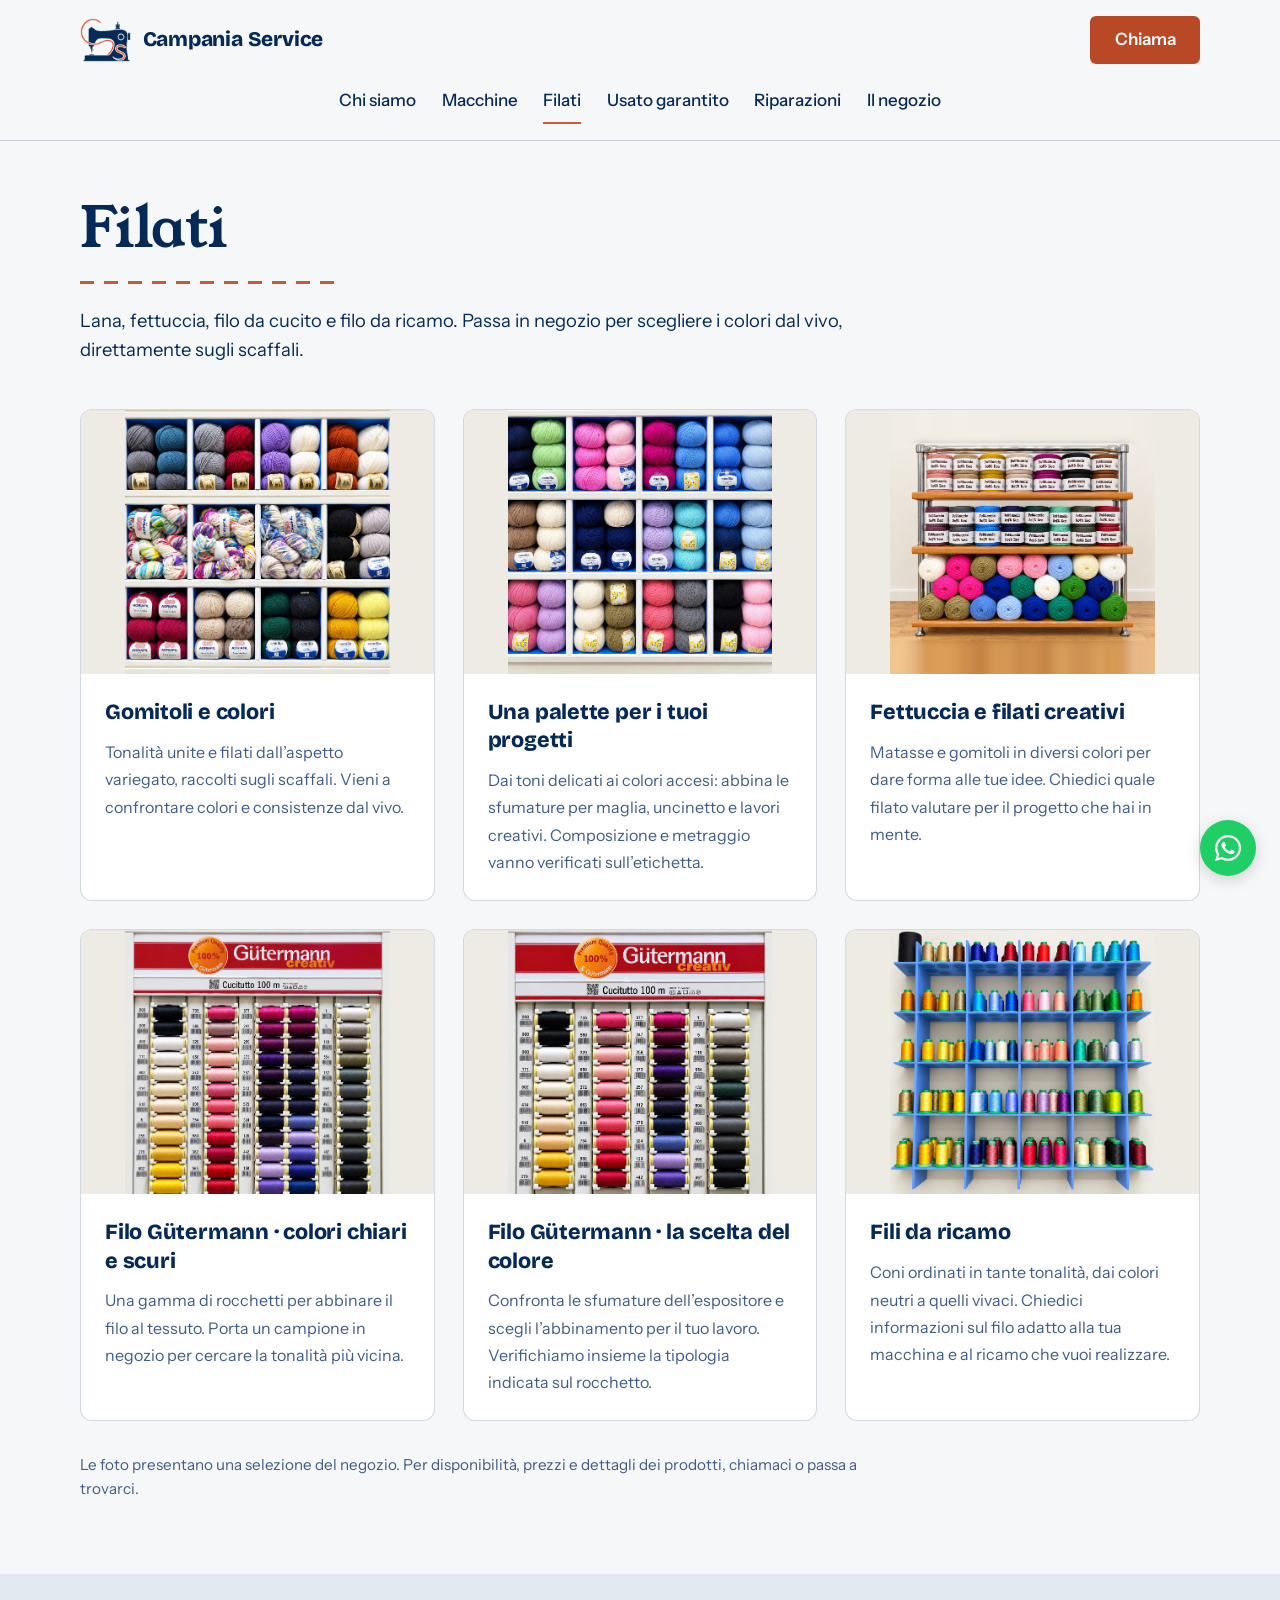
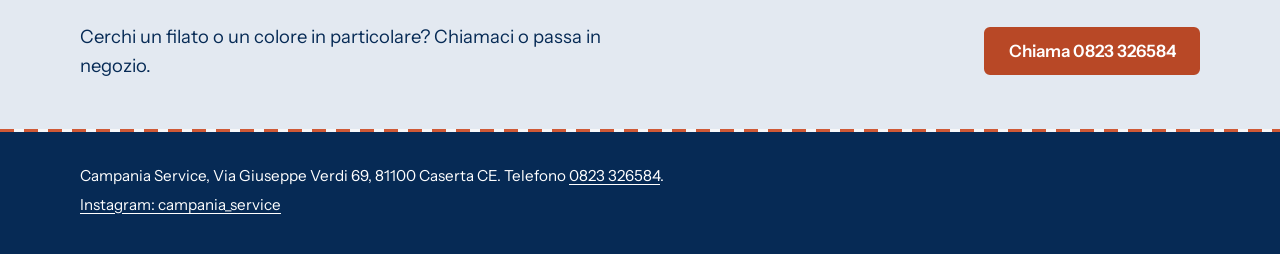
==== commit 61c231aa: "Add files via upload" ====
--- a/filati.html
+++ b/filati.html
@@ -13,7 +13,7 @@
 <link crossorigin="" href="https://fonts.gstatic.com" rel="preconnect"/>
 <link href="https://fonts.googleapis.com/css2?family=Bricolage+Grotesque:opsz,wght@12..96,600;12..96,800&amp;family=Caveat:wght@600&amp;family=Instrument+Sans:wght@400;500;600&amp;family=Young+Serif&amp;display=swap" rel="stylesheet"/>
 
-<link href="style.css?v=20261009-2" rel="stylesheet"/>
+<link href="style.css?v=20261009-whatsapp" rel="stylesheet"/>
 </head>
 <body>
 <a class="skip" href="#contenuto">Vai al contenuto</a>
@@ -66,5 +66,11 @@
 </div>
 </footer>
 <script src="script.js?v=20261009-2"></script>
+
+<a class="whatsapp-float" href="https://wa.me/393348676958" target="_blank" rel="noopener noreferrer" aria-label="Scrivici su WhatsApp al +39 334 867 6958" title="Scrivici su WhatsApp">
+  <svg xmlns="http://www.w3.org/2000/svg" width="26" height="26" viewBox="0 0 24 24" aria-hidden="true" focusable="false">
+    <path fill="currentColor" d="M20.52 3.48A11.88 11.88 0 0 0 12.04 0C5.46 0 .11 5.35.11 11.93c0 2.1.55 4.16 1.6 5.98L0 24l6.25-1.64a11.9 11.9 0 0 0 5.79 1.48h.01c6.58 0 11.94-5.35 11.94-11.93a11.85 11.85 0 0 0-3.47-8.43ZM12.04 21.82a9.9 9.9 0 0 1-5.04-1.38l-.36-.21-3.71.97.99-3.62-.24-.37a9.89 9.89 0 0 1-1.51-5.28c0-5.46 4.44-9.9 9.91-9.9a9.83 9.83 0 0 1 7 2.9 9.83 9.83 0 0 1 2.9 7c0 5.46-4.45 9.89-9.94 9.89Zm5.44-7.41c-.3-.15-1.76-.87-2.03-.97-.27-.1-.47-.15-.67.15-.2.3-.77.97-.94 1.17-.17.2-.35.22-.65.07-.3-.15-1.26-.46-2.4-1.48-.89-.79-1.48-1.76-1.66-2.06-.17-.3-.02-.46.13-.61.13-.13.3-.35.45-.52.15-.17.2-.3.3-.5.1-.2.05-.37-.02-.52-.08-.15-.67-1.61-.92-2.21-.24-.58-.49-.5-.67-.51h-.57c-.2 0-.52.07-.79.37-.27.3-1.04 1.02-1.04 2.49s1.07 2.89 1.21 3.09c.15.2 2.1 3.2 5.08 4.49.71.3 1.26.49 1.69.62.71.23 1.35.2 1.86.12.57-.08 1.76-.72 2.01-1.41.25-.7.25-1.29.17-1.41-.07-.13-.27-.2-.57-.35Z"/>
+  </svg>
+</a>
 </body>
 </html>
--- a/style.css
+++ b/style.css
@@ -328,3 +328,17 @@
  .hero .frame{outline-offset:5px}
  .page-title{padding:2.5rem 0 2rem}
 }
+
+/* Pulsante WhatsApp fisso, accessibile su desktop e smartphone. */
+.whatsapp-float{
+ position:fixed;right:max(24px,env(safe-area-inset-right));bottom:max(24px,env(safe-area-inset-bottom));
+ z-index:50;display:flex;align-items:center;justify-content:center;width:56px;height:56px;
+ border-radius:50%;background:#20CE66;color:#fff;text-decoration:none;
+ box-shadow:0 4px 16px rgba(0,0,0,.16);transition:transform .2s ease,background-color .2s ease,box-shadow .2s ease;
+}
+.whatsapp-float svg{display:block;width:26px;height:26px;flex:none}
+.whatsapp-float:focus-visible{outline:3px solid var(--ink);outline-offset:4px}
+@media(hover:hover){.whatsapp-float:hover{background:#18B85A;transform:translateY(-3px);box-shadow:0 6px 20px rgba(0,0,0,.2)}}
+.whatsapp-float:active{transform:scale(.96)}
+@media(max-width:620px){.whatsapp-float{right:max(16px,env(safe-area-inset-right));bottom:max(16px,env(safe-area-inset-bottom))}}
+@media(prefers-reduced-motion:reduce){.whatsapp-float{transition:none}.whatsapp-float:hover,.whatsapp-float:active{transform:none}}
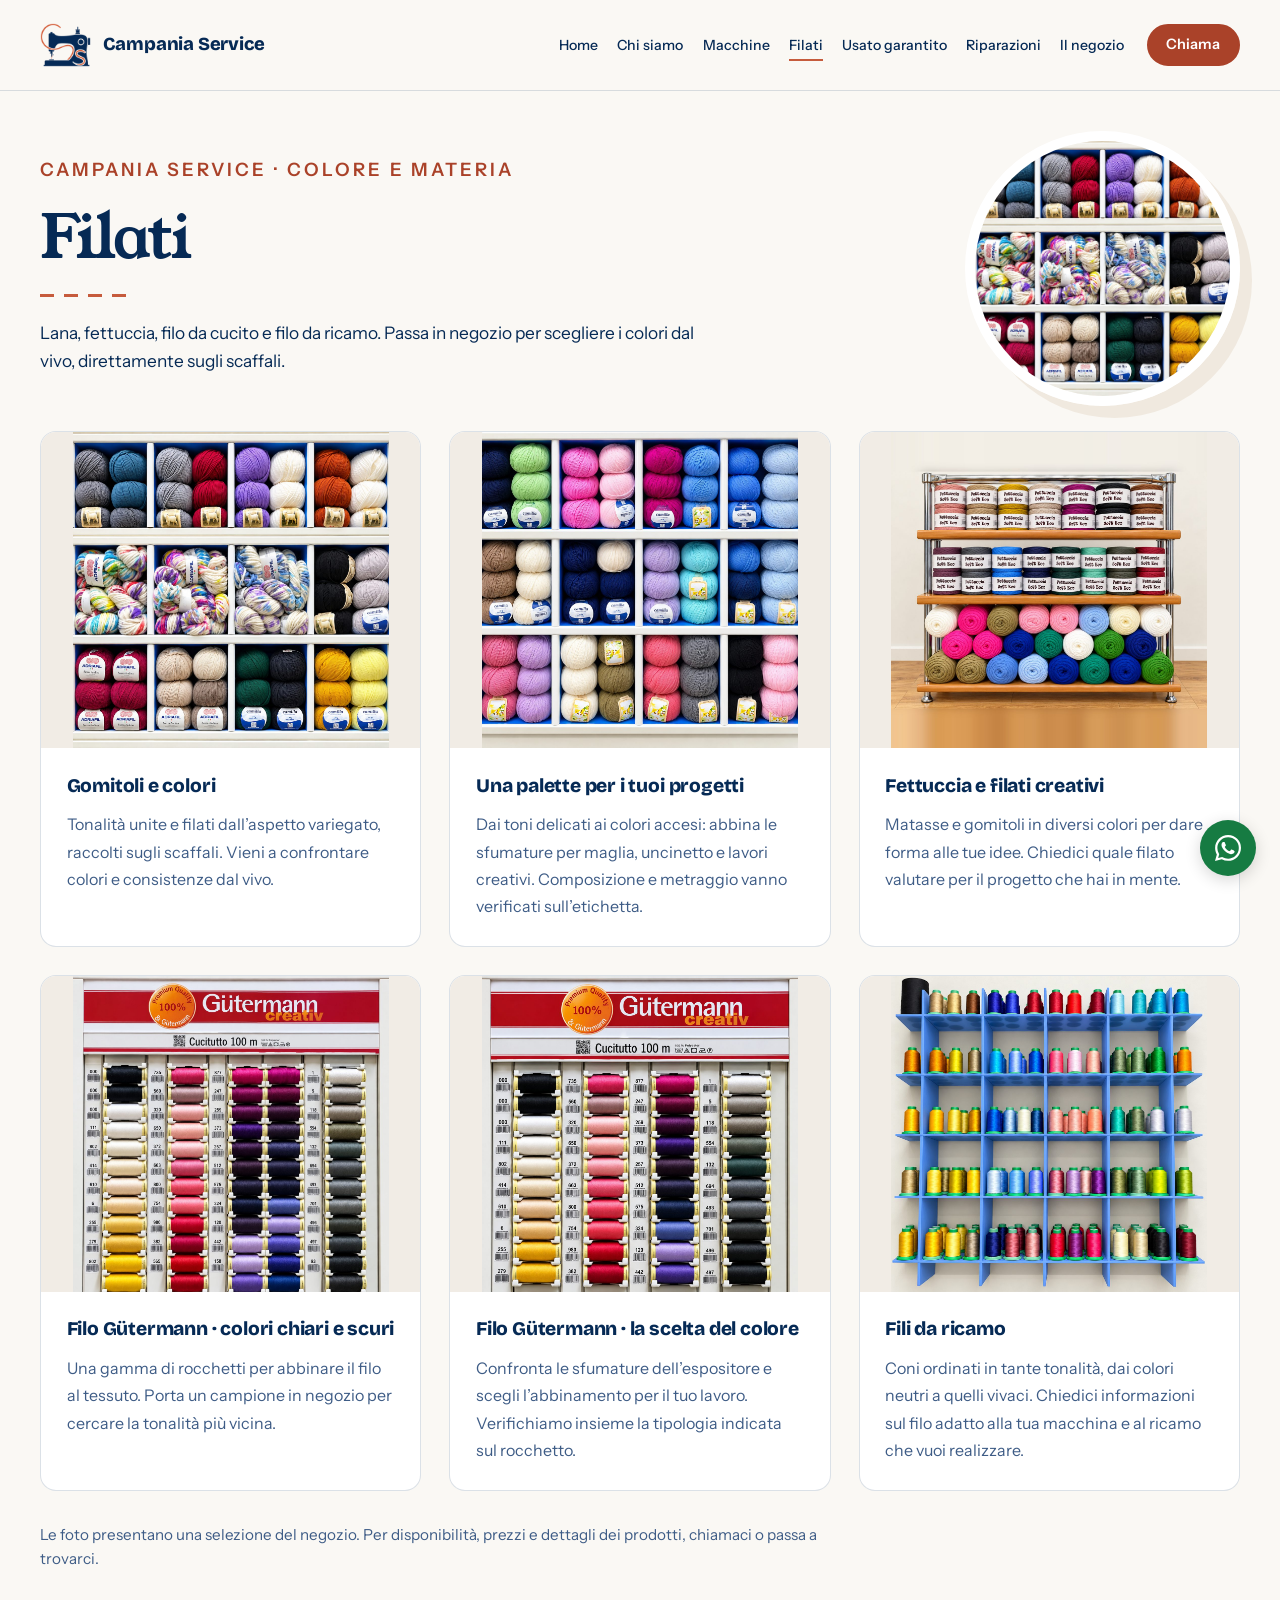
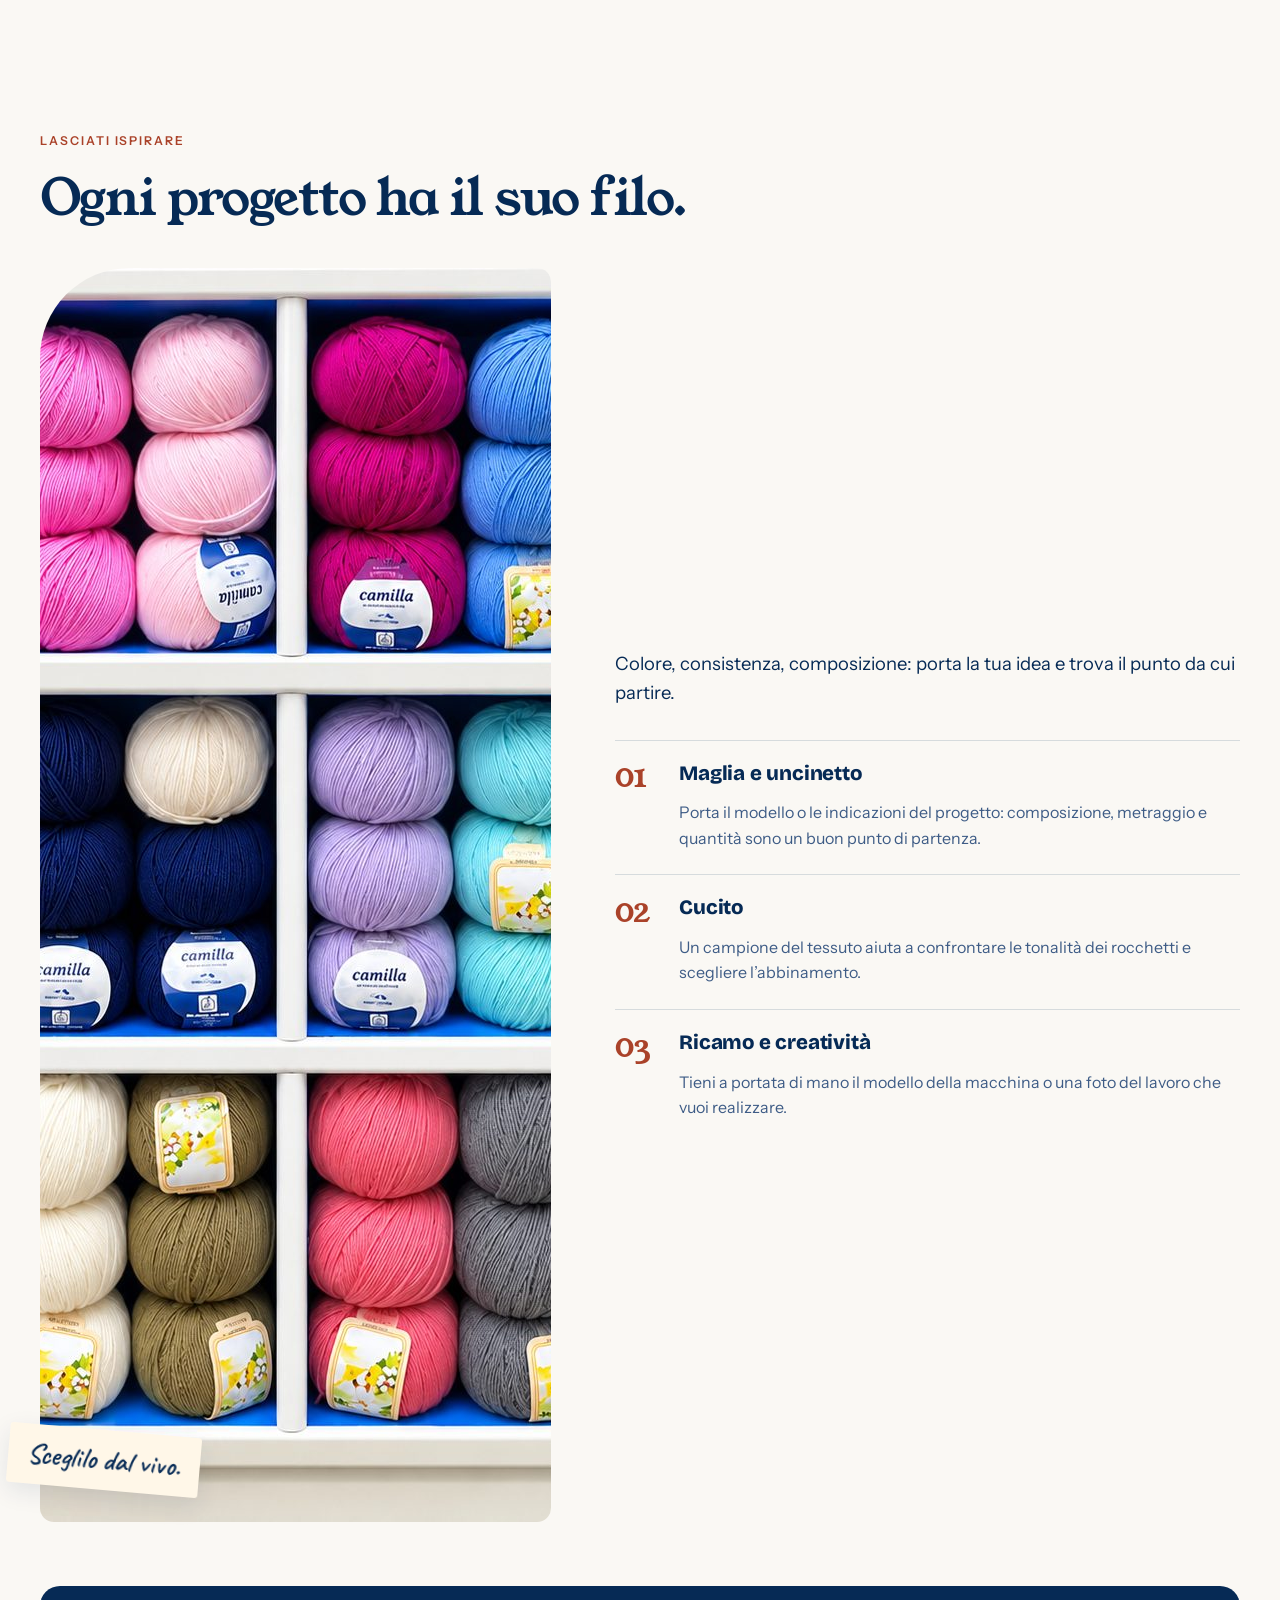
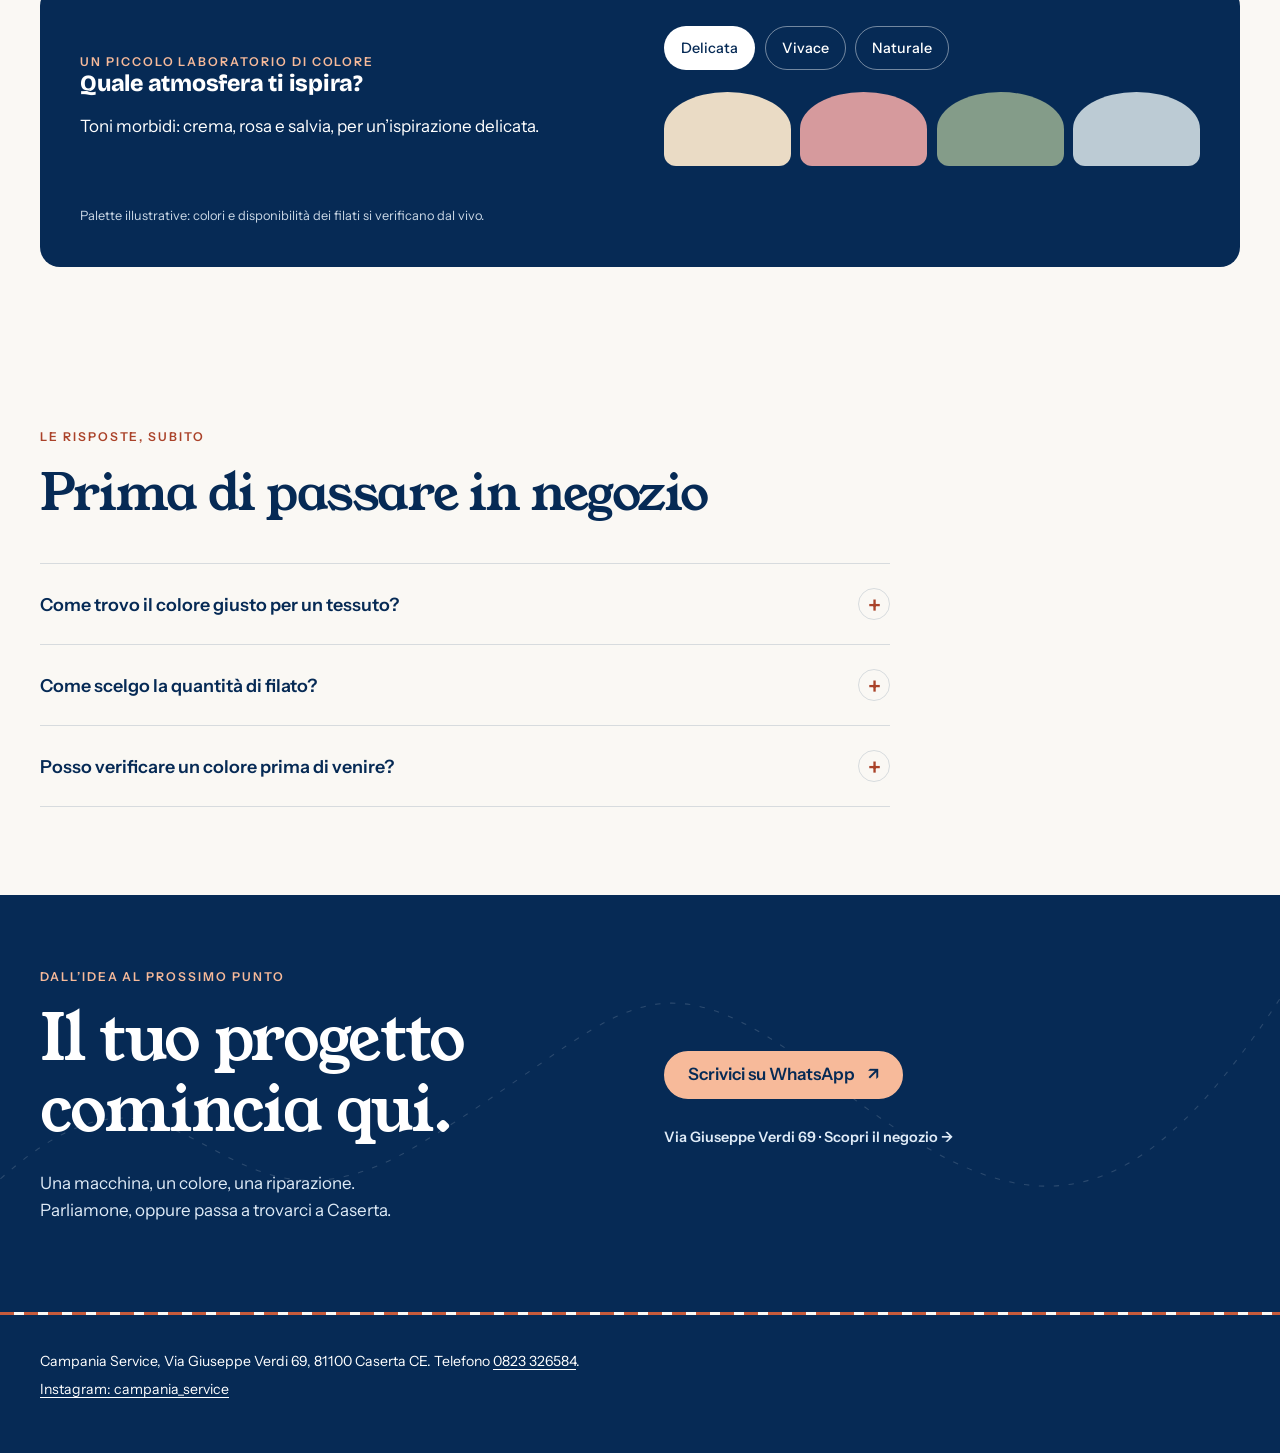
==== commit b7b4ed81: "Add files via upload" ====
--- a/filati.html
+++ b/filati.html
@@ -14,13 +14,14 @@
 <link href="https://fonts.googleapis.com/css2?family=Bricolage+Grotesque:opsz,wght@12..96,600;12..96,800&amp;family=Caveat:wght@600&amp;family=Instrument+Sans:wght@400;500;600&amp;family=Young+Serif&amp;display=swap" rel="stylesheet"/>
 
 <link href="style.css?v=20261009-whatsapp" rel="stylesheet"/>
+<link href="modern.css?v=20261009-1" rel="stylesheet"/>
 </head>
 <body>
 <a class="skip" href="#contenuto">Vai al contenuto</a>
 <header>
 <div class="wrap bar">
 <a class="brand" href="index.html"><img alt="" class="brand-mark" height="120" src="images/logo-simbolo-header.png" width="140"/><span>Campania Service</span></a>
-<nav aria-label="Menu principale">
+<nav aria-label="Menu principale"><a href="index.html">Home</a>
 <a href="index.html#chi-siamo">Chi siamo</a>
 <a href="macchine.html">Macchine</a>
 <a aria-current="page" href="filati.html">Filati</a>
@@ -30,10 +31,10 @@
 </nav>
 <a class="btn primary" href="tel:+390823326584">Chiama</a>
 </div>
-</header>
+<div class="reading-progress" aria-hidden="true"><span></span></div></header>
 <main id="contenuto">
-<section class="wrap page-title">
-<h1>Filati</h1>
+<section class="wrap page-title"><div class="page-portrait" aria-hidden="true"><img src="images/filati-1.jpg" alt="" width="600" height="600" fetchpriority="high"/></div>
+<p class="eyebrow">Campania Service · Colore e materia</p><h1>Filati</h1>
 <div aria-hidden="true" class="stitch draw"></div>
 <p>Lana, fettuccia, filo da cucito e filo da ricamo. Passa in negozio per scegliere i colori dal vivo, direttamente sugli scaffali.</p>
 </section>
@@ -47,13 +48,8 @@
 <article class="product-card"><button aria-label="Ingrandisci la foto: Fili da ricamo" class="frame" type="button"><img alt="Coni di filo da ricamo in tanti colori su una libreria blu" height="1254" loading="lazy" src="images/filati-6.jpg" width="1254"/></button><div class="product-copy"><h2>Fili da ricamo</h2><p>Coni ordinati in tante tonalità, dai colori neutri a quelli vivaci. Chiedici informazioni sul filo adatto alla tua macchina e al ricamo che vuoi realizzare.</p></div></article>
 </div><p class="catalog-note">Le foto presentano una selezione del negozio. Per disponibilità, prezzi e dettagli dei prodotti, chiamaci o passa a trovarci.</p>
 </section>
-<section class="band">
-<div class="wrap fx">
-<p>Cerchi un filato o un colore in particolare? Chiamaci o passa in negozio.</p>
-<a class="btn primary" href="tel:+390823326584">Chiama 0823 326584</a>
-</div>
-</section>
-</main>
+<section class="modern-section "><div class="wrap"><div class="section-heading reveal"><p class="eyebrow">Lasciati ispirare</p><h2>Ogni progetto ha il suo filo.</h2></div><div class="editorial-split"><div class="photo-stack reveal"><img src="images/filati-2.jpg" alt="Scaffali di gomitoli colorati nel negozio" loading="lazy" width="1254" height="1254"><span class="photo-note">Sceglilo dal vivo.</span></div><div><p class="section-intro">Colore, consistenza, composizione: porta la tua idea e trova il punto da cui partire.</p><div class="journey"><article class="journey-card reveal"><span class="step-number">01</span><h3>Maglia e uncinetto</h3><p>Porta il modello o le indicazioni del progetto: composizione, metraggio e quantità sono un buon punto di partenza.</p></article><article class="journey-card reveal"><span class="step-number">02</span><h3>Cucito</h3><p>Un campione del tessuto aiuta a confrontare le tonalità dei rocchetti e scegliere l’abbinamento.</p></article><article class="journey-card reveal"><span class="step-number">03</span><h3>Ricamo e creatività</h3><p>Tieni a portata di mano il modello della macchina o una foto del lavoro che vuoi realizzare.</p></article></div></div></div><div class="palette-studio reveal"><div><p class="eyebrow">Un piccolo laboratorio di colore</p><h3>Quale atmosfera ti ispira?</h3><p id="palette-description" aria-live="polite">Toni morbidi: crema, rosa e salvia, per un’ispirazione delicata.</p></div><div><div class="palette-buttons" role="group" aria-label="Palette di ispirazione"><button type="button" data-palette="delicata" aria-pressed="true">Delicata</button><button type="button" data-palette="vivace" aria-pressed="false">Vivace</button><button type="button" data-palette="naturale" aria-pressed="false">Naturale</button></div><div class="swatches" aria-hidden="true"><span style="--swatch:#eadbc5"></span><span style="--swatch:#d69a9d"></span><span style="--swatch:#849c89"></span><span style="--swatch:#bccbd4"></span></div></div><p class="small-note">Palette illustrative: colori e disponibilità dei filati si verificano dal vivo.</p></div></div></section>
+<section class="modern-section faq-section"><div class="wrap"><div class="section-heading reveal"><p class="eyebrow">Le risposte, subito</p><h2>Prima di passare in negozio</h2></div><div class="faq-list"><details class="reveal"><summary>Come trovo il colore giusto per un tessuto?<span aria-hidden="true">+</span></summary><p>Porta un campione: potrai confrontarlo direttamente con le tonalità disponibili in negozio.</p></details><details class="reveal"><summary>Come scelgo la quantità di filato?<span aria-hidden="true">+</span></summary><p>Porta le indicazioni del progetto. Composizione e metraggio si verificano sull’etichetta; la quantità dipende dal lavoro che vuoi realizzare.</p></details><details class="reveal"><summary>Posso verificare un colore prima di venire?<span aria-hidden="true">+</span></summary><p>Scrivici o chiamaci indicando il tipo di filato e, se lo conosci, il codice colore. Verificheremo la disponibilità.</p></details></div></div></section><section class="project-cta"><div class="wrap"><div class="reveal"><p class="eyebrow">Dall’idea al prossimo punto</p><h2>Il tuo progetto<br>comincia qui.</h2><p>Una macchina, un colore, una riparazione.<br>Parliamone, oppure passa a trovarci a Caserta.</p></div><div class="cta-actions reveal"><a class="btn primary" href="https://wa.me/393348676958" target="_blank" rel="noopener noreferrer">Scrivici su WhatsApp <span aria-hidden="true">↗</span></a><a class="text-link" href="il-negozio.html">Via Giuseppe Verdi 69 · Scopri il negozio <span aria-hidden="true">→</span></a></div></div><svg class="cta-thread" viewBox="0 0 1200 380" fill="none" aria-hidden="true"><path d="M-20 280C180 80 190 350 390 230S600 30 780 170 1060 320 1220 60"/></svg></section></main>
 <dialog aria-label="Foto ingrandita" id="lightbox">
 <button class="x" type="button">Chiudi</button>
 <img alt=""/>
@@ -72,5 +68,6 @@
     <path fill="currentColor" d="M20.52 3.48A11.88 11.88 0 0 0 12.04 0C5.46 0 .11 5.35.11 11.93c0 2.1.55 4.16 1.6 5.98L0 24l6.25-1.64a11.9 11.9 0 0 0 5.79 1.48h.01c6.58 0 11.94-5.35 11.94-11.93a11.85 11.85 0 0 0-3.47-8.43ZM12.04 21.82a9.9 9.9 0 0 1-5.04-1.38l-.36-.21-3.71.97.99-3.62-.24-.37a9.89 9.89 0 0 1-1.51-5.28c0-5.46 4.44-9.9 9.91-9.9a9.83 9.83 0 0 1 7 2.9 9.83 9.83 0 0 1 2.9 7c0 5.46-4.45 9.89-9.94 9.89Zm5.44-7.41c-.3-.15-1.76-.87-2.03-.97-.27-.1-.47-.15-.67.15-.2.3-.77.97-.94 1.17-.17.2-.35.22-.65.07-.3-.15-1.26-.46-2.4-1.48-.89-.79-1.48-1.76-1.66-2.06-.17-.3-.02-.46.13-.61.13-.13.3-.35.45-.52.15-.17.2-.3.3-.5.1-.2.05-.37-.02-.52-.08-.15-.67-1.61-.92-2.21-.24-.58-.49-.5-.67-.51h-.57c-.2 0-.52.07-.79.37-.27.3-1.04 1.02-1.04 2.49s1.07 2.89 1.21 3.09c.15.2 2.1 3.2 5.08 4.49.71.3 1.26.49 1.69.62.71.23 1.35.2 1.86.12.57-.08 1.76-.72 2.01-1.41.25-.7.25-1.29.17-1.41-.07-.13-.27-.2-.57-.35Z"/>
   </svg>
 </a>
+<script src="modern.js?v=20261009-1" defer></script>
 </body>
 </html>
--- a/modern.css
+++ b/modern.css
@@ -0,0 +1,34 @@
+/* Campania Service: colore, materia e un filo che unisce le pagine. */
+:root{--paper:#faf8f4;--mist:#ecefeb;--thread:#c65b3c;--thread-strong:#aa4229;--soft:#f0e9df;--line:rgba(6,42,85,.14)}
+body{background:var(--paper)}
+.wrap{width:min(1200px,100% - 4rem)}
+header{background:rgba(250,248,244,.94);backdrop-filter:blur(18px)}
+.bar{min-height:90px;padding:.85rem 0;gap:.6rem 1.5rem}.brand{font-size:1.3rem}.brand-mark{height:44px}
+nav{gap:.2rem 1.55rem;font-size:.95rem}.btn{border-radius:999px;gap:.7rem;transition:transform .25s,background .25s,color .25s,box-shadow .25s}.btn:hover{transform:translateY(-2px);box-shadow:0 8px 24px #062a5518}
+nav a{position:relative;border:0}nav a::after{position:absolute;content:"";height:2px;bottom:2px;left:0;right:0;background:var(--thread);transform:scaleX(0);transform-origin:left;transition:transform .25s}nav a:hover::after,nav a[aria-current="page"]::after{transform:scaleX(1)}
+.reading-progress{height:3px;position:absolute;bottom:-1px;left:0;right:0;pointer-events:none}.reading-progress span{display:block;height:100%;background:var(--thread);transform:scaleX(0);transform-origin:left}
+.eyebrow{font-size:.76rem;letter-spacing:.16em;font-family:var(--body);font-weight:600;line-height:1.6;color:var(--thread-strong)}
+.hero{position:relative;isolation:isolate;overflow:hidden;padding:4.8rem 0 5.5rem;background:radial-gradient(ellipse at 80% 10%,#eadbcb88,transparent 60%)}
+.hero .wrap{gap:4rem;position:relative}.hero h1{font-size:clamp(3.2rem,6vw,5.8rem);line-height:1.08;letter-spacing:-.045em}.hero h1 em{font-style:normal;color:var(--thread-strong)}
+.hero-eyebrow{margin-bottom:1rem}.hero p.lead{max-width:29rem;font-size:1.14rem}.hero .frame{width:100%;aspect-ratio:4/5;border-radius:100px 16px 16px 16px;outline:0;box-shadow:20px 20px 0 #e8ded0;max-width:none}.hero .status{font-size:.84rem;margin-bottom:1.6rem;background:#fff;border:1px solid var(--line)}
+.hero-visual{position:relative;width:100%;max-width:470px;justify-self:end}.photo-note{display:block;background:#fff7e8;color:var(--ink);padding:.8rem 1.2rem;font:600 1.8rem/1.2 var(--hand);transform:rotate(5deg);position:absolute;bottom:2rem;left:-2rem;z-index:2;box-shadow:0 8px 25px #062a5518;border-radius:3px}.hero-thread{position:absolute;inset:0;width:100%;height:100%;z-index:-1;pointer-events:none}.hero-thread path{stroke:var(--thread);stroke-width:1.5;stroke-dasharray:7 7;opacity:.45;animation:thread-flow 30s linear infinite}
+@keyframes thread-flow{to{stroke-dashoffset:-280}}
+.brand-strip{background:var(--ink);color:white;padding:1.75rem 0;border:0}.brand-strip p{font-size:.7rem;color:#cfdbec}.brand-list{gap:1rem 2.1rem}.brand-list span{font-size:1.55rem;transition:color .2s}.brand-list span:hover{color:#f7ba9a}
+.home-sec{padding:5.5rem 0}.tiles{grid-template-columns:repeat(4,minmax(0,1fr));gap:1.4rem}.tile{padding:.7rem .7rem 1.5rem;border:1px solid var(--line);border-radius:16px;background:#fff;position:relative;transition:transform .3s,box-shadow .3s}.tile .frame{aspect-ratio:4/5;border-radius:10px}.tile h3{font-size:1.25rem;padding:0 .35rem}.tile p{font-size:.95rem;padding:0 .35rem}.tile::after{content:"↗";position:absolute;top:1.35rem;right:1.35rem;background:var(--paper);width:34px;height:34px;border-radius:50%;display:grid;place-items:center;font-size:1.2rem;z-index:2}.tile:hover{transform:translateY(-7px);box-shadow:0 15px 30px #062a5510}.tile:hover h3{text-decoration:none}
+.about-main{border-radius:18px 100px 18px 18px}.about-text h2{font-size:clamp(2.5rem,4vw,3.5rem)}.why{background:#e9eeef}.why-item{border-radius:16px;transition:transform .3s,box-shadow .3s}.why-item:hover{transform:translateY(-4px);box-shadow:0 14px 24px #062a550b}
+.page-title{position:relative;min-height:340px;padding:4rem 350px 3.5rem 0}.page-title h1{font-size:clamp(2.6rem,4.8vw,4.3rem);letter-spacing:-.035em}.page-title>.eyebrow{margin-bottom:1.2rem}.page-title>.stitch{width:90px}.page-title>p:not(.eyebrow){font-size:1.08rem;max-width:43rem}.page-portrait{position:absolute;right:0;top:2.5rem;width:275px;height:275px;border-radius:50%;overflow:hidden;border:10px solid #fff;box-shadow:12px 12px 0 var(--soft)}.page-portrait img{width:100%;height:100%;object-fit:cover}.dark .page-title>.eyebrow{color:#ffcbb8}.dark{background:#082d52}.dark .page-portrait{border-color:#264969;box-shadow:12px 12px 0 #3c5971}
+.product-card{border-radius:16px;transition:transform .3s,box-shadow .3s}.product-card:hover{transform:translateY(-5px);box-shadow:0 16px 30px #062a5510}.product-card .frame{aspect-ratio:1.2;background:#f1ece5}.product-copy h2{font-size:1.2rem}.product-copy{padding:1.6rem}.product-card .frame img{transition:transform .7s}.product-card .frame:hover img{transform:scale(1.045)}.advice-card{background:var(--ink)}.advice-card .eyebrow{color:#f7ba9a}
+.modern-section{padding:5.5rem 0}.soft-section{background:var(--soft)}.section-heading{max-width:740px;margin-bottom:2.6rem}.section-heading h2{font-size:clamp(2.2rem,4vw,3.4rem);letter-spacing:-.03em}.section-heading .eyebrow{margin-bottom:1.2rem}.section-intro{font-size:1.15rem;max-width:42rem;margin-bottom:2rem}.journey{display:grid;grid-template-columns:repeat(3,minmax(0,1fr));gap:1.6rem}.journey-card{position:relative;padding:1.7rem;border-top:1px solid var(--line)}.step-number{font:400 3.2rem/1 var(--display);color:var(--thread-strong);display:block;margin-bottom:1.4rem}.journey-card h3{font-size:1.28rem;margin:0 0 .8rem;line-height:1.3}.journey-card p{font-size:1rem;margin:0;color:var(--denim)}.path-links{display:grid;grid-template-columns:repeat(3,minmax(0,1fr));gap:1.6rem;margin-top:1rem}.path-links a{padding:0 1.7rem;text-decoration:none;font-weight:600;font-size:.93rem;transition:color .2s}.path-links a:hover{color:var(--thread-strong)}
+.choice-layout{display:grid;grid-template-columns:1fr 1fr;gap:3.5rem;align-items:start}.choice-buttons{display:flex;flex-direction:column;gap:.75rem}.choice-button{display:flex;align-items:center;gap:1rem;text-align:left;border:1px solid var(--line);border-radius:12px;padding:1.1rem 1.3rem;font:500 1rem var(--body);color:var(--ink);background:#ffffff88;cursor:pointer;min-height:58px;transition:background .25s,transform .25s}.choice-button span:first-child{flex:1}.choice-button[aria-pressed=true]{background:var(--ink);color:white;border-color:var(--ink)}.choice-button:hover{transform:translateX(4px)}.choice-result{border-radius:20px;background:#fff;padding:2.5rem;min-height:350px;border:1px solid var(--line);position:relative}.choice-result::before{content:"";height:5px;width:70px;background:var(--thread);position:absolute;top:0;left:2.5rem}.choice-result h3{font:400 2rem/1.2 var(--display);margin:1rem 0}.choice-result>p:not(.eyebrow){color:var(--denim)}.text-link{text-decoration:none;font-weight:600;font-size:.98rem;display:inline-block;padding:.5rem 0}.text-link:hover{text-decoration:underline;text-underline-offset:5px}.small-note{font-size:.8rem!important;line-height:1.6;margin:1.5rem 0 0;color:var(--denim)}
+.editorial-split{display:grid;grid-template-columns:.9fr 1.1fr;gap:4rem;align-items:center}.photo-stack{position:relative}.photo-stack>img{width:100%;aspect-ratio:4/5;object-fit:cover;border-radius:90px 14px 14px 14px}.editorial-split .journey{grid-template-columns:1fr;gap:.2rem}.editorial-split .journey-card{padding:1.25rem 0 1.25rem 4rem}.editorial-split .step-number{font-size:2rem;position:absolute;left:0;top:1.3rem}.palette-studio{margin-top:4rem;background:var(--ink);color:white;border-radius:20px;padding:2.5rem;display:grid;grid-template-columns:1fr 1fr;gap:1rem 3rem;align-items:center}.palette-studio h3{font-size:1.45rem;margin-bottom:1rem}.palette-studio .eyebrow{color:#f7ba9a}.palette-studio p{margin-bottom:0}.palette-studio>.small-note{grid-column:1/-1;color:#cad7e5}.palette-buttons{display:flex;flex-wrap:wrap;gap:.6rem;margin-bottom:1.4rem}.palette-buttons button{font:500 .9rem var(--body);color:#fff;background:transparent;border:1px solid #ffffff70;border-radius:999px;min-height:44px;padding:.5rem 1rem;cursor:pointer}.palette-buttons button[aria-pressed=true]{background:#fff;color:var(--ink)}.swatches{display:flex;gap:.6rem}.swatches span{background:var(--swatch);height:74px;flex:1;border-radius:50% 50% 12px 12px;transition:background-color .5s,transform .4s}.swatches span:hover{transform:translateY(-6px)}
+.guarantee-layout{display:grid;grid-template-columns:260px 1fr;gap:3.5rem;align-items:center}.guarantee-layout .journey{grid-template-columns:1fr;gap:0}.guarantee-layout .journey-card{padding:1.2rem 0 1.2rem 4rem}.guarantee-layout .step-number{position:absolute;left:0;top:1.1rem;font-size:2rem}.guarantee-stamp{height:240px;width:240px;display:flex;flex-direction:column;justify-content:center;align-items:center;position:relative}.guarantee-stamp strong{font:400 6rem/1.2 var(--display);color:var(--thread-strong)}.guarantee-stamp>span{font-size:.9rem}.guarantee-stamp svg{position:absolute;inset:0;width:100%;height:100%;fill:none;stroke:var(--thread);stroke-width:1;stroke-dasharray:5 5;animation:stamp-spin 60s linear infinite}@keyframes stamp-spin{to{transform:rotate(360deg)}}
+.service-note{margin-top:3rem;display:flex;gap:1.5rem;align-items:center;background:#fff;border-radius:16px;padding:2rem}.service-note h3{font-size:1.2rem;margin-bottom:.6rem}.service-note p{font-size:1rem;margin:0;max-width:42rem}.service-note .btn{flex-shrink:0}.note-mark{font:400 3rem var(--display);color:var(--thread-strong)}
+.faq-section{padding-top:4.5rem}.faq-list{max-width:850px}.faq-list details{border-top:1px solid var(--line)}.faq-list details:last-child{border-bottom:1px solid var(--line)}.faq-list summary{display:flex;align-items:center;justify-content:space-between;gap:1rem;list-style:none;padding:1.5rem 0;font:600 1.12rem/1.4 var(--body);cursor:pointer}.faq-list summary::-webkit-details-marker{display:none}.faq-list summary span{flex-shrink:0;display:grid;place-items:center;width:32px;height:32px;border-radius:50%;border:1px solid var(--line);color:var(--thread-strong);font-size:1.5rem;transition:transform .25s}.faq-list details[open] summary span{transform:rotate(45deg)}.faq-list details>p{padding:0 3rem 1.3rem 0;margin:0;max-width:750px;color:var(--denim);animation:faq-appear .25s ease}@keyframes faq-appear{from{opacity:0;transform:translateY(-6px)}to{opacity:1;transform:none}}
+.project-cta{padding:4.5rem 0;background:var(--ink);color:white;position:relative;overflow:hidden;isolation:isolate}.project-cta>.wrap{display:grid;grid-template-columns:1fr 1fr;gap:3rem;align-items:center}.project-cta h2{font-size:clamp(2.7rem,5vw,4.5rem);line-height:1.12;margin-bottom:1.5rem;letter-spacing:-.025em}.project-cta p{color:#dfebf7}.project-cta .eyebrow{color:#f7ba9a}.cta-actions{display:flex;flex-direction:column;align-items:flex-start;gap:1.2rem}.project-cta .text-link{font-size:.9rem;color:#dfebf7}.project-cta .btn.primary{background:#f7ba9a;border-color:#f7ba9a;color:var(--ink)}.project-cta .btn.primary:hover{background:white;border-color:white}.cta-thread{position:absolute;inset:0;width:100%;height:100%;pointer-events:none;z-index:-1}.cta-thread path{stroke:#fff;stroke-width:1;stroke-dasharray:5 9;opacity:.15;animation:thread-flow 30s linear infinite}
+.band{background:#e9eeef;padding:2.3rem 0}footer{padding:2.2rem 0 3rem}footer .wrap{padding-right:70px}footer p{font-size:.88rem}dialog img{border-radius:12px}dialog .x{border-radius:999px}.map{border-radius:18px}.contact{gap:3rem}.hours tr.today{background:#f0e9df}.hours th,.hours td{padding:.65rem .5rem}.whatsapp-float{background:#167b42}.whatsapp-float:hover{background:#116836}
+/* Reveal is opt-in after the observer is created; no JavaScript means visible content. */
+.motion-ready .reveal{opacity:0;transform:translateY(22px);transition:opacity .65s ease,transform .65s cubic-bezier(.2,.7,.2,1);transition-delay:var(--delay,0ms)}.motion-ready .reveal.visible{opacity:1;transform:none}
+@media(min-width:1200px){.bar{flex-wrap:nowrap;gap:1.4rem}.brand{order:0;white-space:nowrap;font-size:1.15rem}nav{order:0;width:auto;flex:1;gap:1.2rem;font-size:.88rem;justify-content:flex-end}.bar>.btn{order:0;font-size:.9rem;min-height:42px;padding:0 1.1rem}html{scroll-padding-top:110px}}
+@media(max-width:1000px){.tiles{grid-template-columns:repeat(2,minmax(0,1fr))}.hero .wrap{gap:2.7rem}.hero .frame{max-width:450px}.hero-visual{justify-self:center}.page-title{padding-right:280px}.page-portrait{width:230px;height:230px}.editorial-split{gap:2.5rem}.service-note{flex-wrap:wrap}.guarantee-layout{gap:2rem}.choice-layout{gap:2rem}}
+@media(max-width:700px){.wrap{width:calc(100% - 2rem)}.hero{padding:2.5rem 0 3.7rem}.hero h1{font-size:clamp(3rem,12vw,4.5rem)}.hero .wrap{grid-template-columns:1fr;gap:2.8rem}.hero-visual{width:85%;max-width:360px}.hero .frame{border-radius:70px 12px 12px 12px;aspect-ratio:1/1;box-shadow:12px 12px 0 #e8ded0}.photo-note{font-size:1.5rem;left:-1rem;bottom:1.2rem}.hero p.lead{font-size:1.04rem}.brand-strip{padding:1.4rem 0}.brand-strip .wrap{justify-content:center}.brand-list{justify-content:center;gap:.6rem 1.3rem}.brand-list span{font-size:1.2rem}.home-sec,.modern-section{padding:3.5rem 0}.tiles{gap:1rem}.tile{padding:.5rem .5rem 1rem}.tile h3{font-size:1.12rem}.tile p{font-size:.9rem}.tile .frame{aspect-ratio:1/1}.tile::after{width:28px;height:28px;top:1rem;right:1rem}.page-title{padding:2.5rem 0;min-height:0;display:flex;flex-direction:column}.page-title h1{font-size:2.6rem}.page-title>.eyebrow{margin-bottom:.9rem}.page-portrait{position:relative;top:auto;right:auto;order:5;width:170px;height:170px;align-self:flex-end;margin:1.3rem 1rem .5rem 0;border-width:6px}.page-title .stitch{margin:1.2rem 0}.page-title>.btns{order:6}.section-heading{margin-bottom:2rem}.section-heading h2{font-size:2.2rem}.journey,.choice-layout,.editorial-split,.guarantee-layout,.project-cta>.wrap{grid-template-columns:1fr;gap:1.4rem}.journey-card{padding:1.5rem 0 1.5rem 4.5rem}.journey-card .step-number{position:absolute;left:0;top:1.4rem;font-size:2.6rem}.path-links{grid-template-columns:1fr;margin-top:1.4rem;gap:1rem}.path-links a{padding:.7rem 0;border-bottom:1px solid var(--line)}.choice-result{padding:2rem 1.5rem;min-height:0}.choice-result::before{left:1.5rem}.photo-stack{max-width:450px;margin-bottom:1.5rem}.photo-stack>img{aspect-ratio:1.2}.palette-studio{grid-template-columns:1fr;padding:1.75rem 1.5rem;gap:1.5rem;margin-top:2.5rem}.swatches span{height:65px}.guarantee-stamp{width:200px;height:200px;justify-self:center;margin-bottom:1rem}.guarantee-stamp strong{font-size:5rem}.service-note{padding:1.5rem;gap:1rem}.note-mark{display:none}.service-note .btn{width:100%}.faq-list summary{font-size:1rem}.project-cta{padding:3.5rem 0}.project-cta h2{font-size:3rem}.cta-actions{gap:1rem}.bar{padding:.7rem 0}.brand{font-size:1.05rem}nav{gap:.1rem 1rem;font-size:.86rem}.bar>.btn{min-height:40px;padding:0 .9rem}.contact{grid-template-columns:1fr}.gallery-sec{padding-bottom:3rem}.catalog,.catalog.two{grid-template-columns:1fr}.gallery-sec .product-card .frame{aspect-ratio:1.35}}
+@media(prefers-reduced-motion:reduce){html{scroll-behavior:auto}*,*::before,*::after{animation:none!important;transition:none!important}.motion-ready .reveal{opacity:1;transform:none}.tile:hover,.product-card:hover,.btn:hover,.choice-button:hover,.swatches span:hover{transform:none}}
